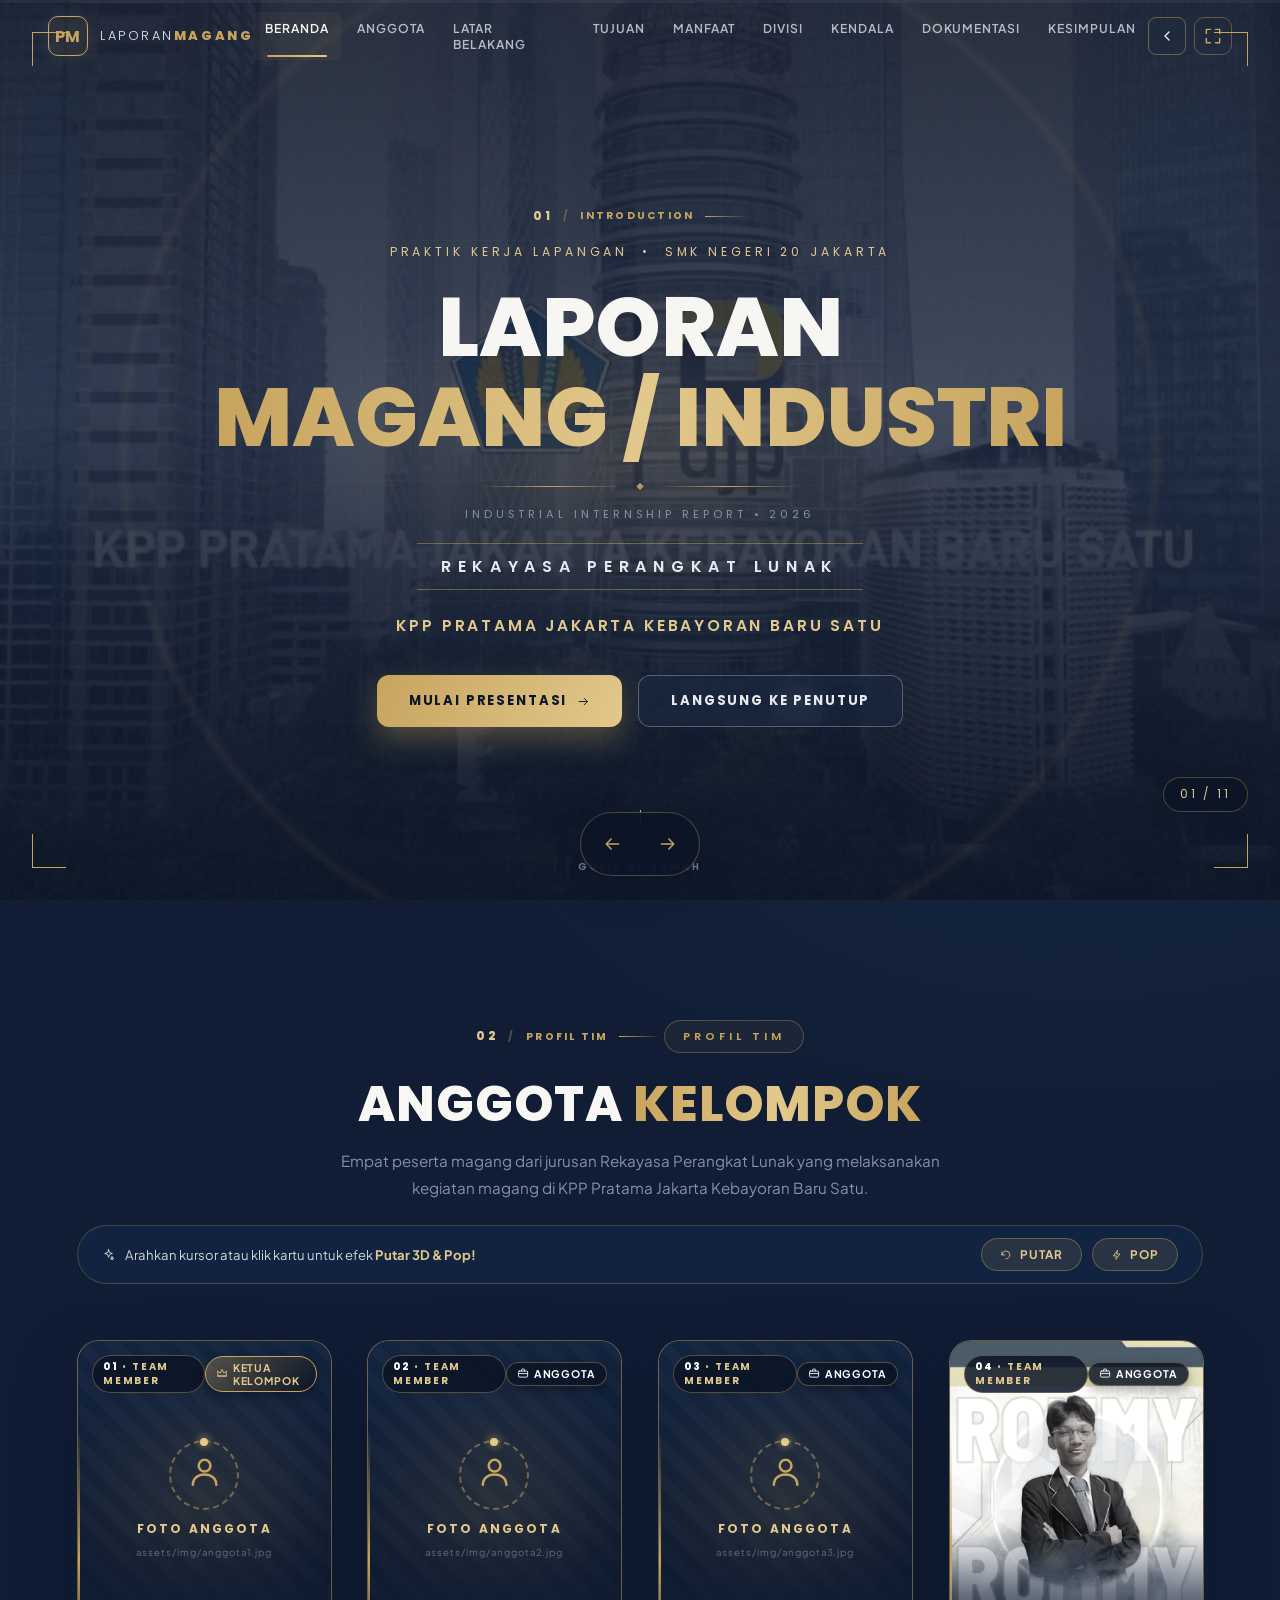
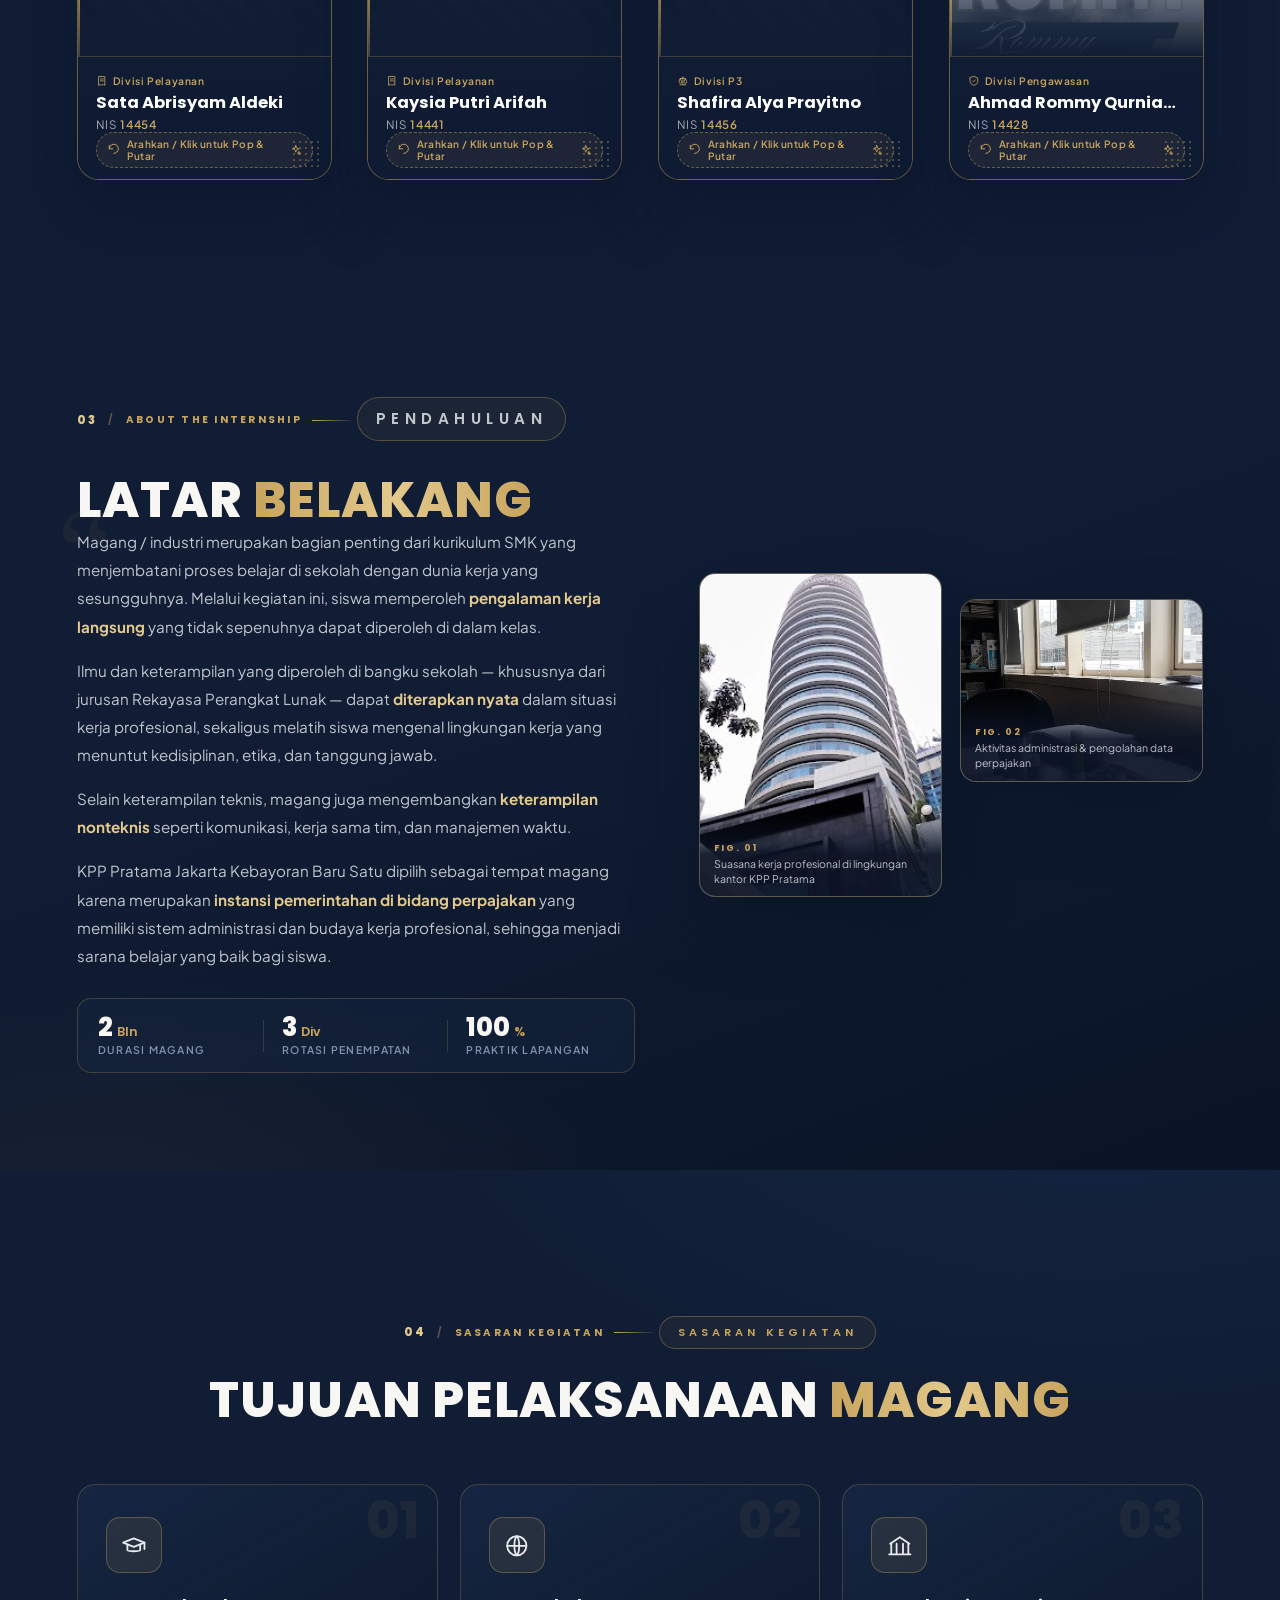
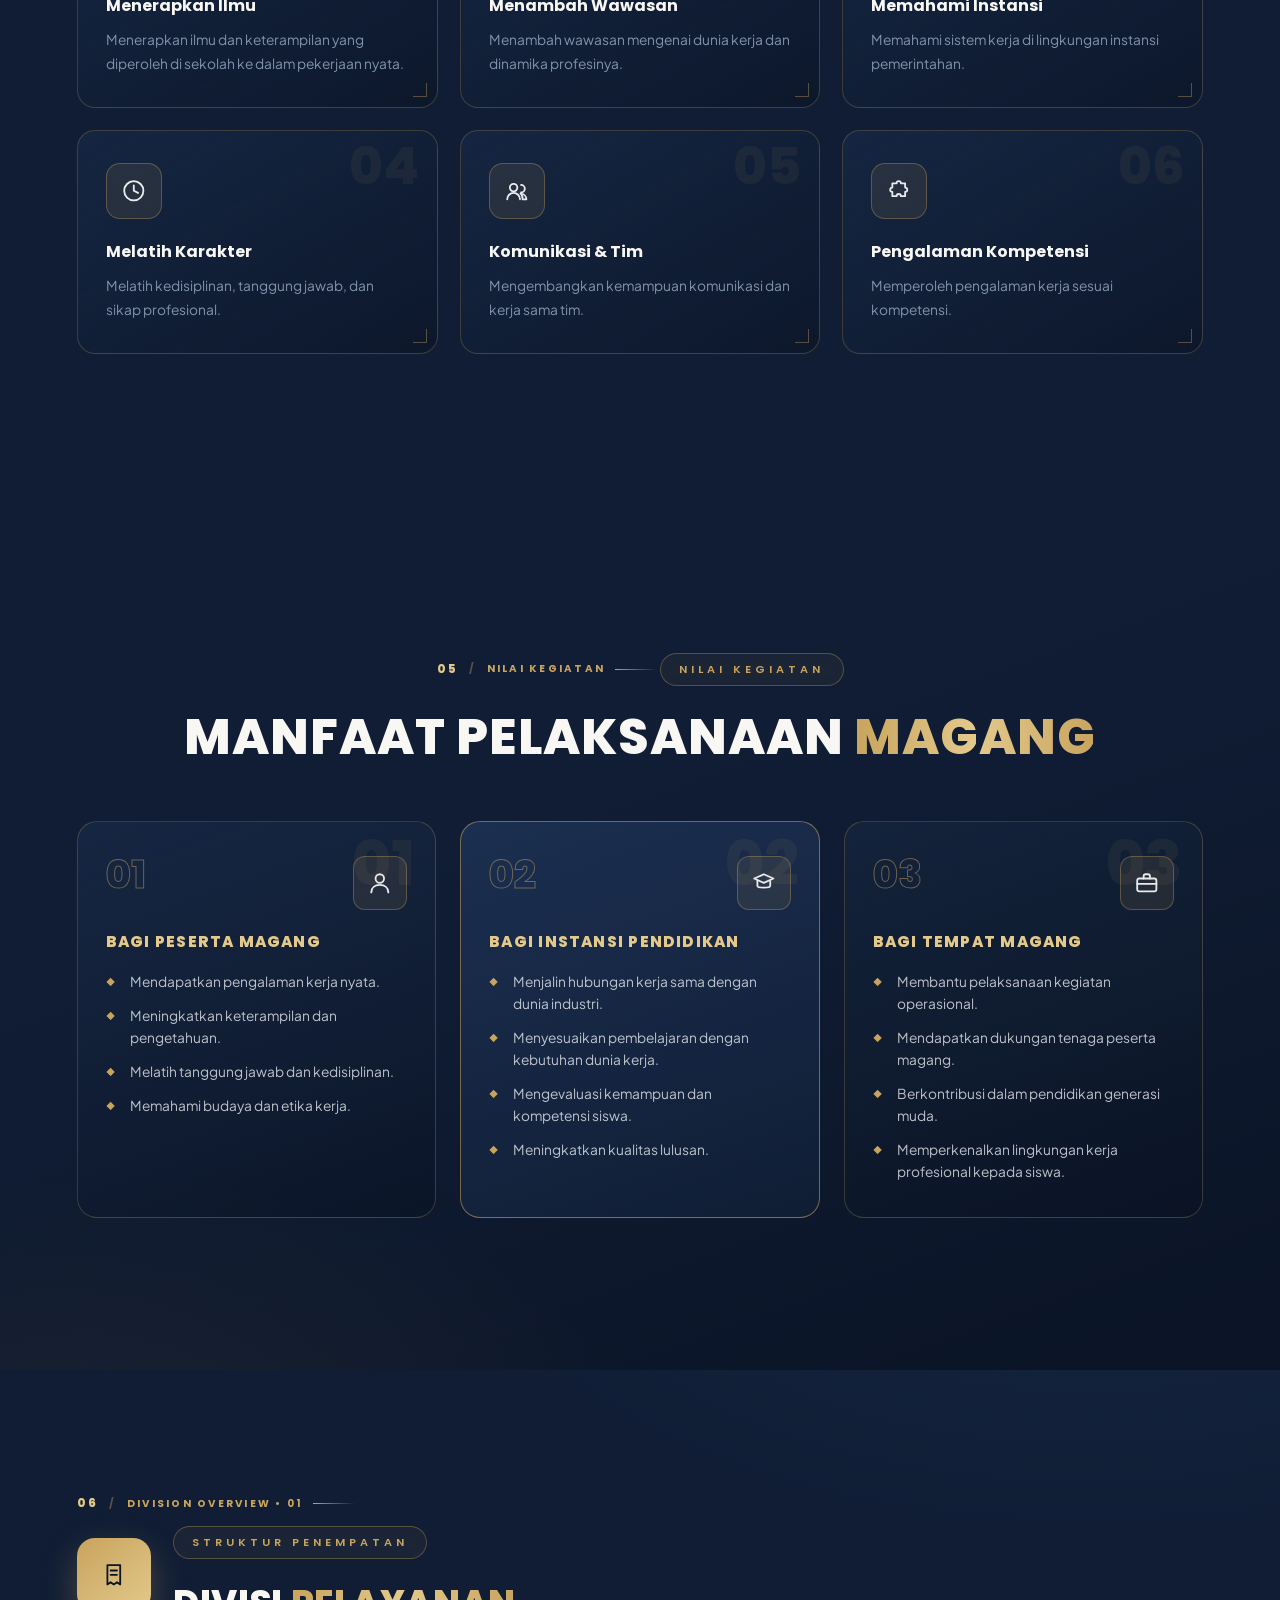
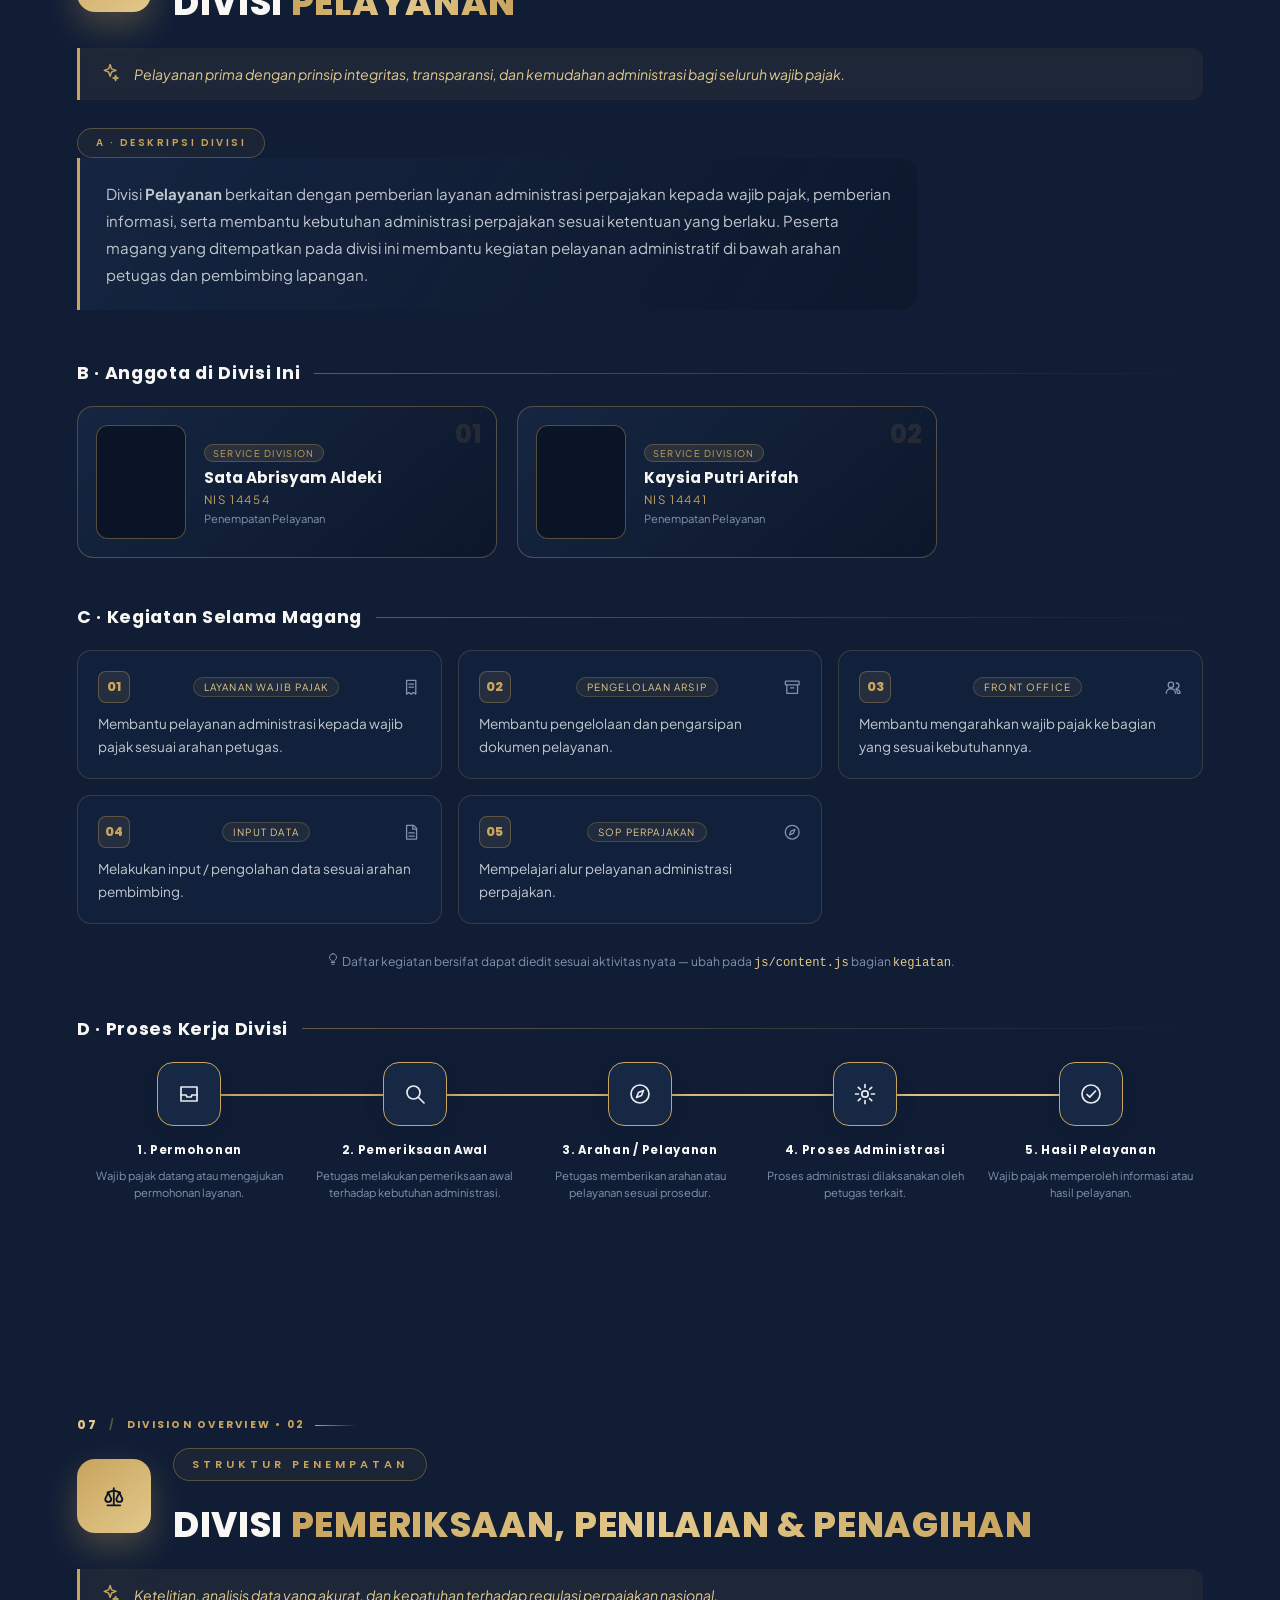
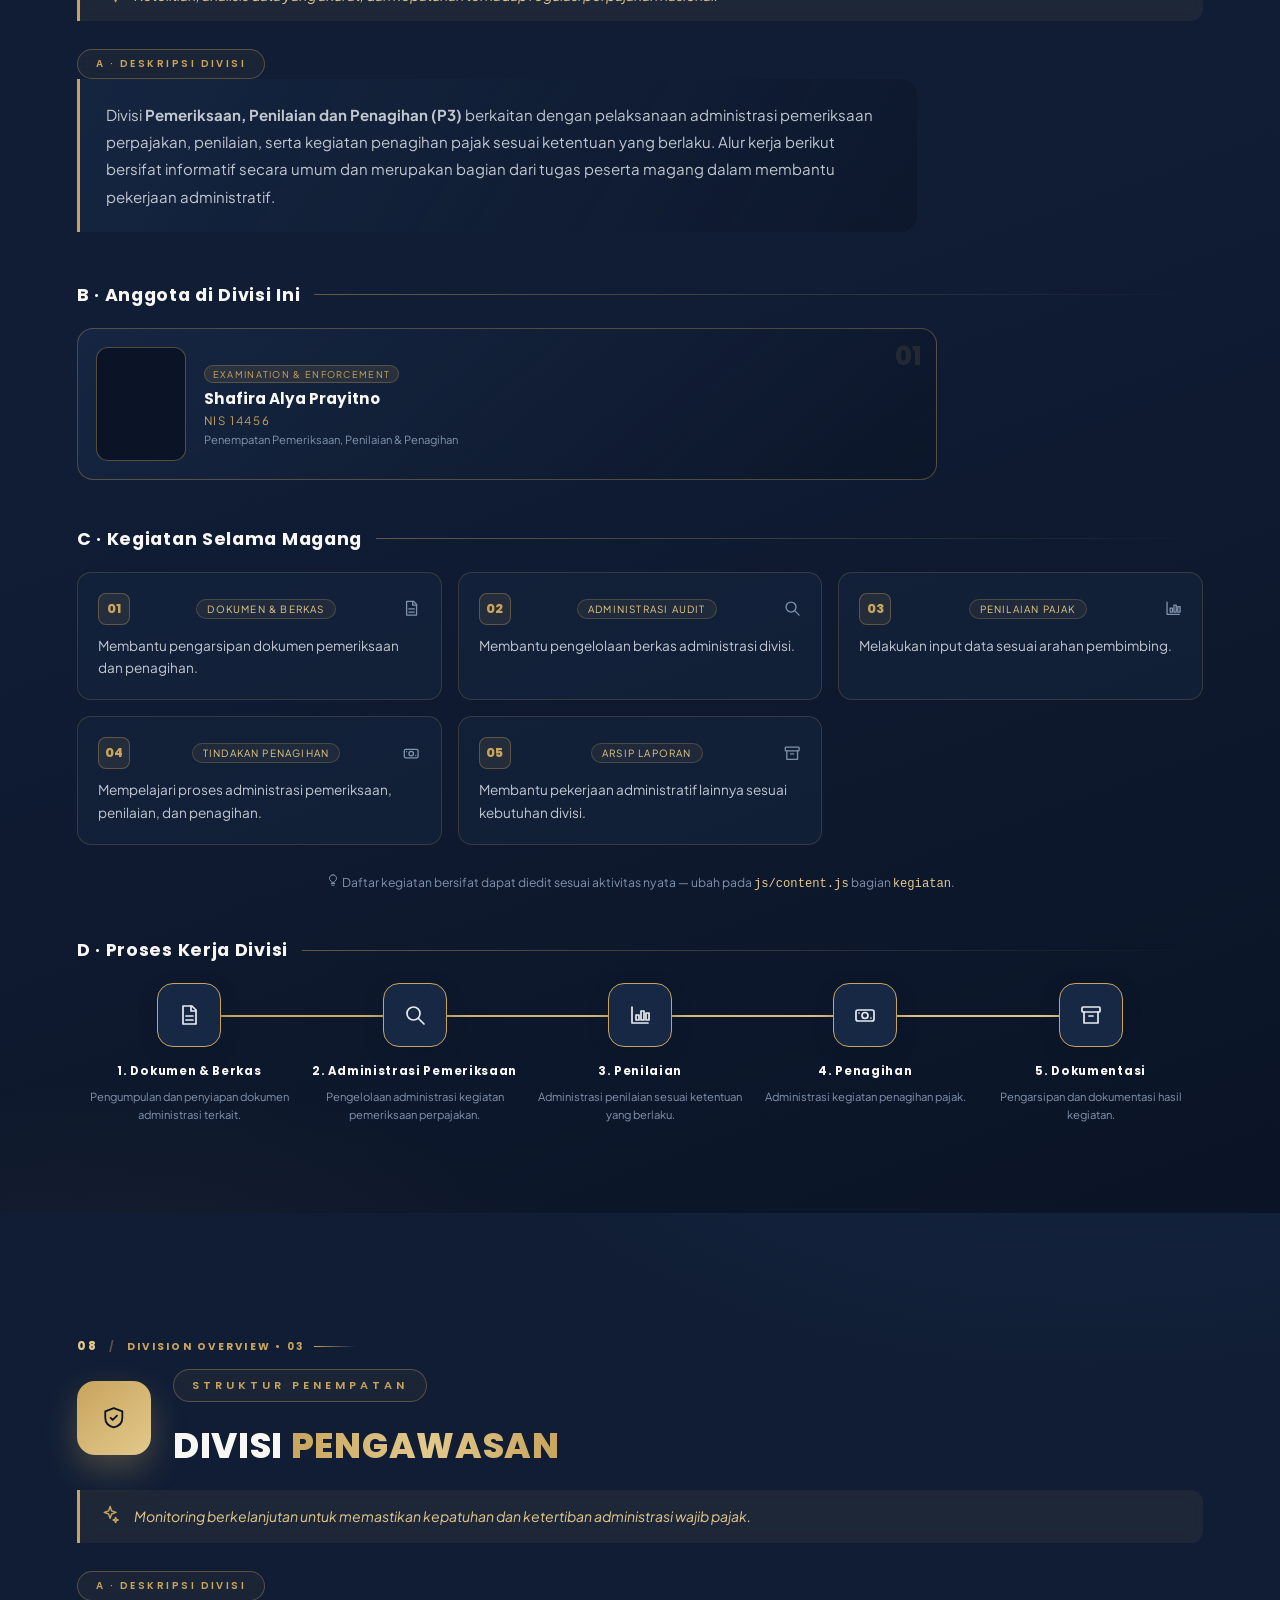
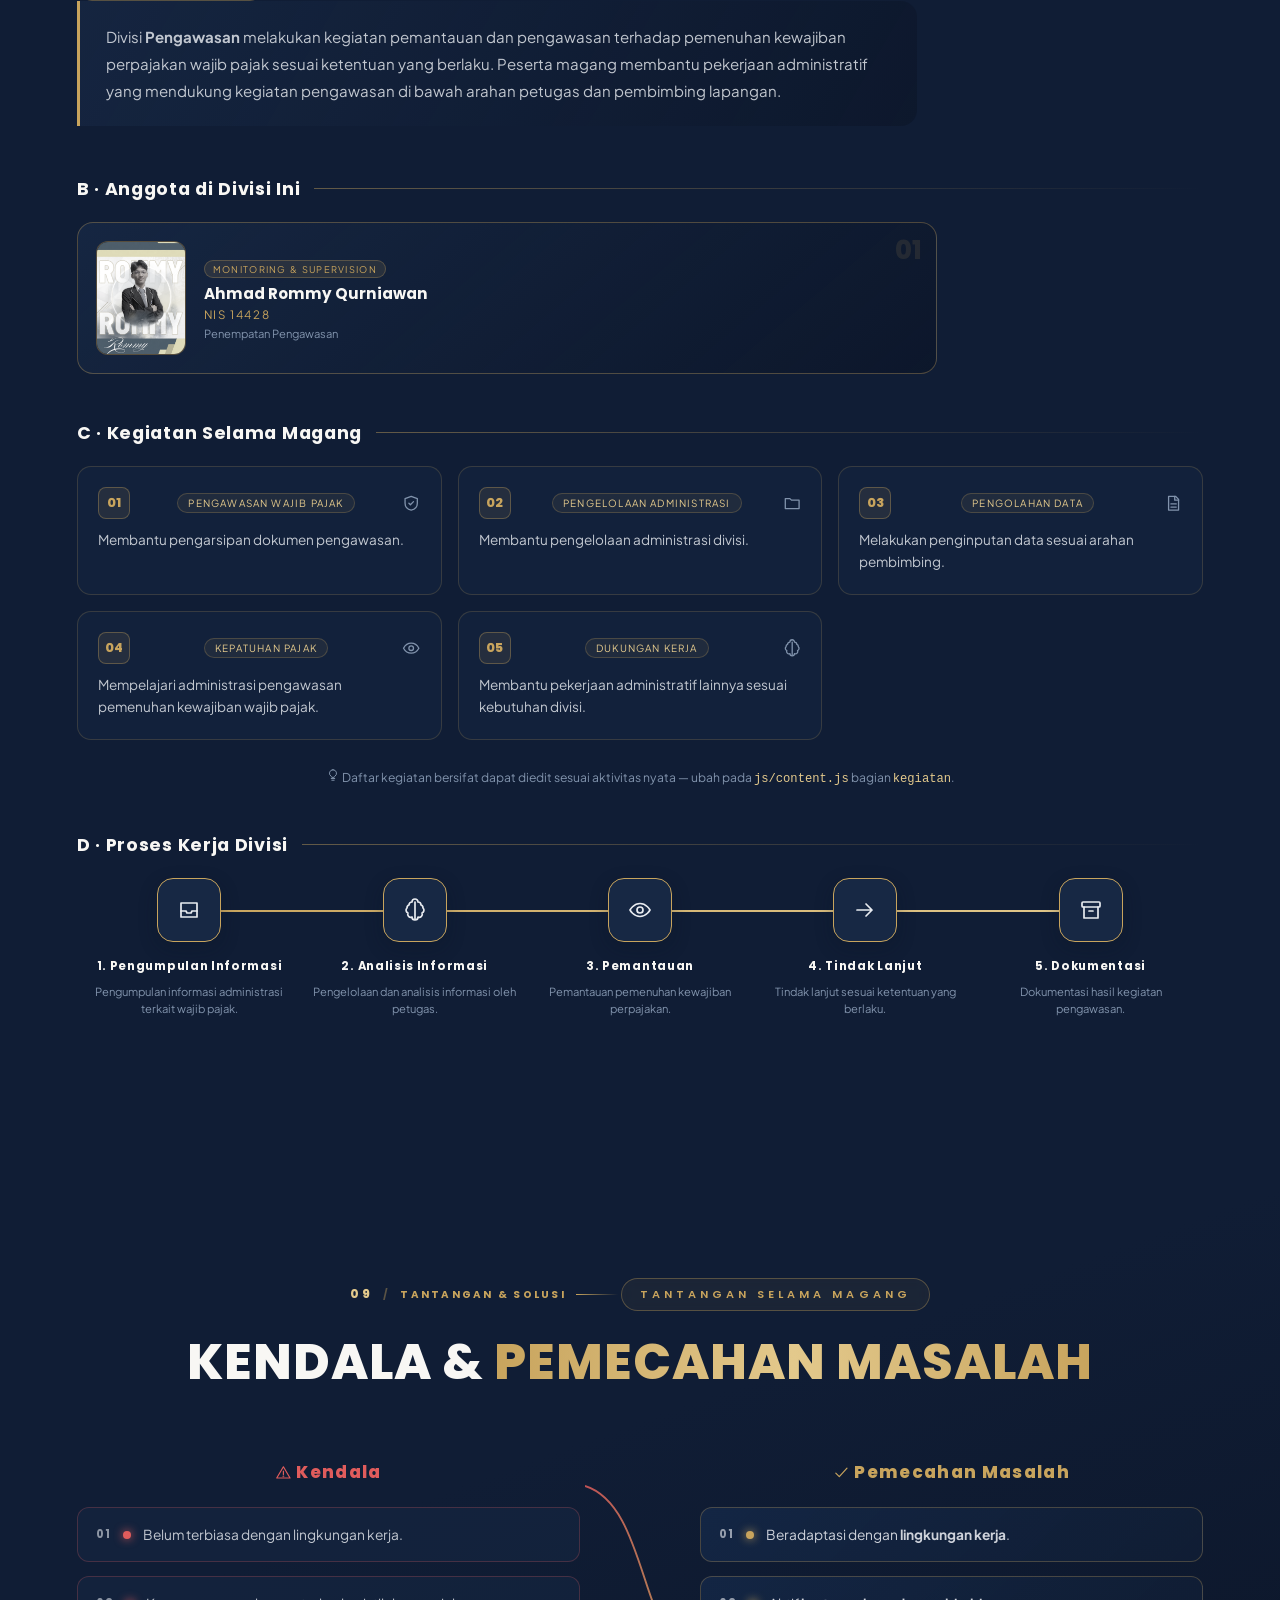
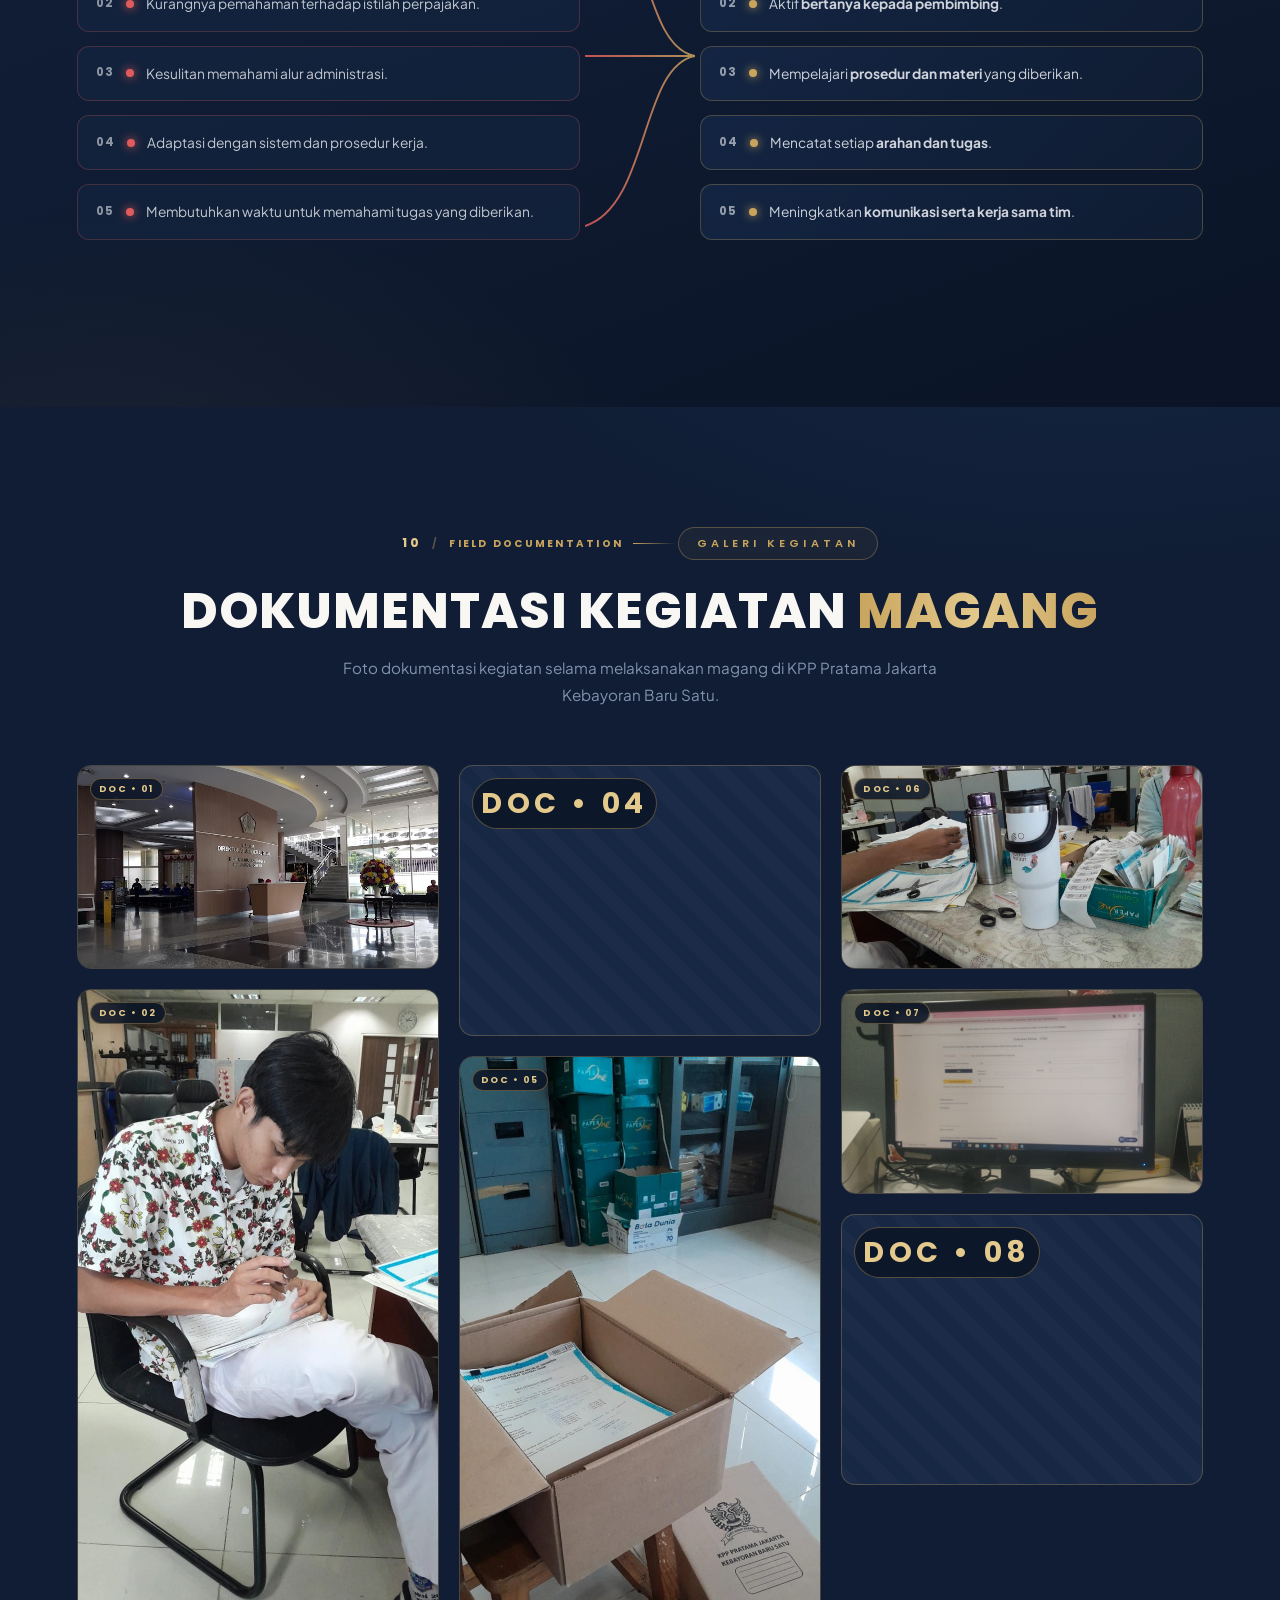
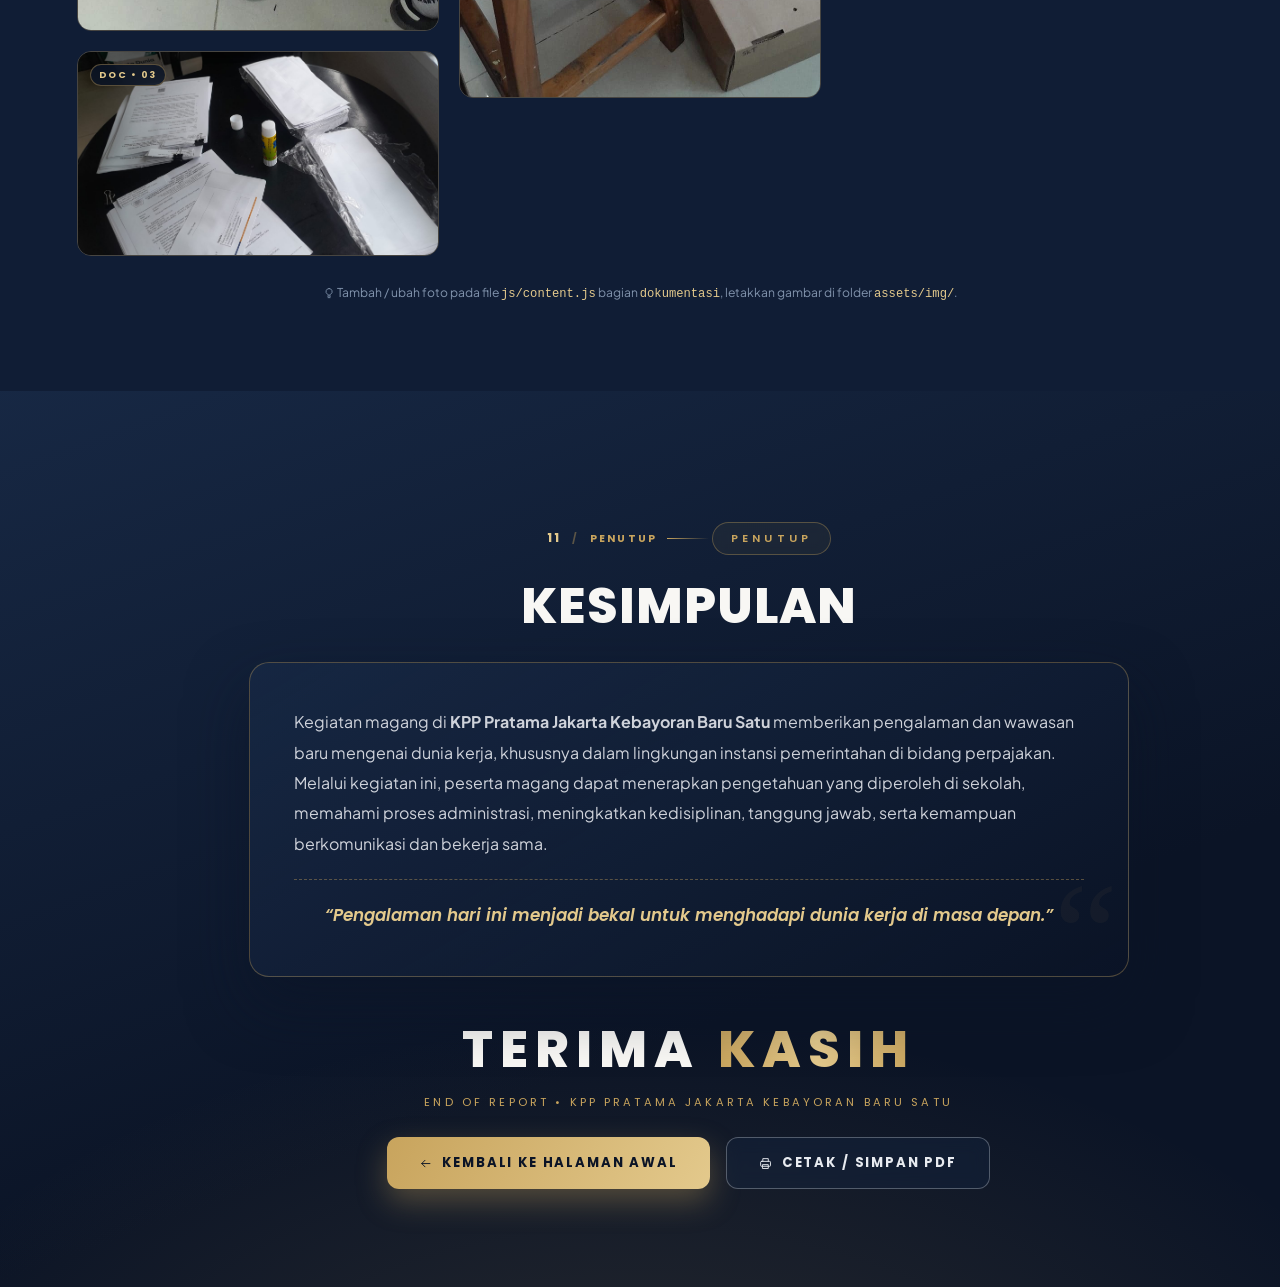
==== kpp.html @ 069a0c29 "Tambah portal 2 laporan: landing page + laporan PT Power Commerce Asia (QA), KPP dipindah ke kpp.htm" ====
<!DOCTYPE html>
<html lang="id">

<head>
  <meta charset="UTF-8">
  <meta name="viewport" content="width=device-width, initial-scale=1.0">
  <title>Laporan Magang/Industri — KPP Pratama Jakarta Kebayoran Baru Satu</title>
  <meta name="description"
    content="Presentasi digital laporan magang/industri siswa SMK RPL di KPP Pratama Jakarta Kebayoran Baru Satu.">
  <link rel="preconnect" href="https://fonts.googleapis.com">
  <link rel="preconnect" href="https://fonts.gstatic.com" crossorigin>
  <link
    href="https://fonts.googleapis.com/css2?family=Plus+Jakarta+Sans:wght@300;400;500;600;700;800&family=Poppins:wght@400;500;600;700;800&display=swap"
    rel="stylesheet">
  <link rel="stylesheet" href="css/style.css">
</head>

<body>

  <!-- ================= LOADING ================= -->
  <div class="loader" id="loader">
    <div class="loader-inner">
      <div class="loader-ring"></div>
      <div class="loader-ring gold"></div>
      <p class="loader-text">MEMUAT PRESENTASI</p>
    </div>
  </div>

  <!-- ================= NAVBAR ================= -->
  <header class="navbar" id="navbar">
    <div class="navbar-brand">
      <span class="brand-mark">PM</span>
      <span class="brand-text">LAPORAN<b>MAGANG</b></span>
    </div>
    <nav class="navbar-links" id="navLinks">
      <a href="#beranda" class="nav-link">Beranda</a>
      <a href="#anggota" class="nav-link">Anggota</a>
      <a href="#latar" class="nav-link">Latar Belakang</a>
      <a href="#tujuan" class="nav-link">Tujuan</a>
      <a href="#manfaat" class="nav-link">Manfaat</a>
      <a href="#divisi-pelayanan" class="nav-link">Divisi</a>
      <a href="#kendala" class="nav-link">Kendala</a>
      <a href="#dokumentasi" class="nav-link">Dokumentasi</a>
      <a href="#kesimpulan" class="nav-link">Kesimpulan</a>
    </nav>
    <div class="navbar-actions">
      <a class="icon-btn kpp-back-btn" href="index.html" title="Kembali ke Report Selection" aria-label="Back to Report Selection">
        <svg width="16" height="16" viewBox="0 0 24 24" fill="none" stroke="currentColor" stroke-width="2"
          stroke-linecap="round" stroke-linejoin="round">
          <path d="M15 18l-6-6 6-6" />
        </svg>
      </a>
      <button class="icon-btn" id="btnFullscreen" title="Mode Layar Penuh (F)"><span class="ic"
          data-icon="expand"></span></button>
      <button class="hamburger" id="btnMenu" aria-label="Menu"><span></span><span></span><span></span></button>
    </div>
  </header>
  <div class="mobile-menu" id="mobileMenu"></div>

  <!-- ================= PROGRESS ================= -->
  <div class="progress-wrap">
    <div class="progress-bar" id="progressBar"></div>
  </div>
  <div class="page-indicator" id="pageIndicator">01 / 11</div>

  <!-- ================= SLIDES ================= -->
  <main class="deck" id="deck">

    <!-- ============ SLIDE 1 : HERO ============ -->
    <section class="slide slide-hero" id="beranda" data-title="Beranda">
      <div class="hero-corner hero-corner-tl"></div>
      <div class="hero-corner hero-corner-tr"></div>
      <div class="hero-corner hero-corner-bl"></div>
      <div class="hero-corner hero-corner-br"></div>
      <div class="hero-bg parallax" style="background-image:url('assets/img/gedung.jpg')"></div>
      <div class="hero-overlay"></div>
      <div class="hero-grid"></div>
      <div class="hero-arch-lines"></div>
      <div class="hero-glow"></div>
      <div class="hero-content">
        <div class="sec-label hero-sec-label reveal"><span class="sec-num">01</span><span
            class="sec-slash">/</span><span class="sec-name">INTRODUCTION</span><span class="sec-line"></span></div>
        <p class="hero-kicker reveal">Praktik Kerja Lapangan &nbsp;•&nbsp; SMK Negeri 20 Jakarta</p>
        <h1 class="hero-title">
          <span class="line reveal d1">LAPORAN</span>
          <span class="line reveal d2 gold-grad">MAGANG / INDUSTRI</span>
        </h1>
        <div class="hero-divider reveal d2"><span class="h-line"></span><span class="h-diamond">◆</span><span
            class="h-line"></span></div>
        <p class="hero-edition reveal d3">INDUSTRIAL INTERNSHIP REPORT • 2026</p>
        <div class="hero-sub reveal d3">
          <span class="hero-sub-tag">REKAYASA PERANGKAT LUNAK</span>
        </div>
        <p class="hero-instansi reveal d4">KPP PRATAMA JAKARTA KEBAYORAN BARU SATU</p>
        <div class="hero-cta reveal d5">
          <a href="#anggota" class="btn btn-gold nav-next-btn">MULAI PRESENTASI <span class="arrow ic ic-inline"
              data-icon="arrowRight"></span></a>
          <a href="#kesimpulan" class="btn btn-ghost nav-jump" data-target="kesimpulan">Langsung ke Penutup</a>
        </div>
      </div>
      <div class="scroll-hint">
        <div class="hero-scroll-line">
          <span class="scroll-stem"></span>
          <p>GULIR KE BAWAH</p>
        </div>
      </div>
    </section>

    <!-- ============ SLIDE 2 : ANGGOTA ============ -->
    <section class="slide" id="anggota" data-title="Anggota Kelompok">
      <div class="slide-inner">
        <header class="slide-head">
          <div class="sec-label reveal"><span class="sec-num">02</span><span class="sec-slash">/</span><span
              class="sec-name">PROFIL TIM</span><span class="sec-line"></span></div>
          <p class="kicker reveal">Profil Tim</p>
          <h2 class="slide-title reveal d1">ANGGOTA <span class="gold-grad">KELOMPOK</span></h2>
          <p class="slide-desc reveal d2">Empat peserta magang dari jurusan Rekayasa Perangkat Lunak yang melaksanakan
            kegiatan magang di KPP Pratama Jakarta Kebayoran Baru Satu.</p>
          <div class="member-control-bar reveal d3">
            <div class="member-tip">
              <span class="ic ic-inline" data-icon="sparkle"></span>
              <span>Arahkan kursor atau klik kartu untuk efek <b>Putar 3D &amp; Pop!</b></span>
            </div>
            <div class="member-actions">
              <button class="btn-action-pill" id="btnFlipAll" type="button" title="Putar semua kartu">
                <span class="ic ic-inline" data-icon="rotate"></span> Putar
              </button>
              <button class="btn-action-pill" id="btnSpinAll" type="button" title="Pop 360 derajat semua kartu">
                <span class="ic ic-inline" data-icon="zap"></span> Pop
              </button>
            </div>
          </div>
        </header>
        <div class="member-grid" id="memberGrid"><!-- diisi JS --></div>
      </div>
    </section>

    <!-- ============ SLIDE 3 : LATAR BELAKANG ============ -->
    <section class="slide slide-alt" id="latar" data-title="Latar Belakang">
      <div class="slide-inner two-col">
        <div class="col-text">
          <div class="sec-label reveal"><span class="sec-num">03</span><span class="sec-slash">/</span><span
              class="sec-name">ABOUT THE INTERNSHIP</span><span class="sec-line"></span></div>
          <p class="kicker reveal">Pendahuluan</p>
          <h2 class="slide-title left reveal d1">LATAR <span class="gold-grad">BELAKANG</span></h2>
          <div class="lb-text">
            <div class="quote-watermark" aria-hidden="true">“</div>
            <p class="reveal d2">Magang / industri merupakan bagian penting dari kurikulum SMK yang menjembatani proses
              belajar di sekolah dengan dunia kerja yang sesungguhnya. Melalui kegiatan ini, siswa memperoleh
              <b>pengalaman kerja langsung</b> yang tidak sepenuhnya dapat diperoleh di dalam kelas.
            </p>
            <p class="reveal d3">Ilmu dan keterampilan yang diperoleh di bangku sekolah — khususnya dari jurusan
              Rekayasa Perangkat Lunak — dapat <b>diterapkan nyata</b> dalam situasi kerja profesional, sekaligus
              melatih siswa mengenal lingkungan kerja yang menuntut kedisiplinan, etika, dan tanggung jawab.</p>
            <p class="reveal d4">Selain keterampilan teknis, magang juga mengembangkan <b>keterampilan nonteknis</b>
              seperti komunikasi, kerja sama tim, dan manajemen waktu.</p>
            <p class="reveal d5">KPP Pratama Jakarta Kebayoran Baru Satu dipilih sebagai tempat magang karena merupakan
              <b>instansi pemerintahan di bidang perpajakan</b> yang memiliki sistem administrasi dan budaya kerja
              profesional, sehingga menjadi sarana belajar yang baik bagi siswa.
            </p>
          </div>
          <!-- Statistik dekoratif editorial -->
          <div class="lb-stats reveal d5">
            <div class="stat-card">
              <span class="stat-num">2<small>Bln</small></span>
              <span class="stat-label">Durasi Magang</span>
            </div>
            <div class="stat-divider"></div>
            <div class="stat-card">
              <span class="stat-num">3<small>Div</small></span>
              <span class="stat-label">Rotasi Penempatan</span>
            </div>
            <div class="stat-divider"></div>
            <div class="stat-card">
              <span class="stat-num">100<small>%</small></span>
              <span class="stat-label">Praktik Lapangan</span>
            </div>
          </div>
        </div>
        <div class="col-media">
          <div class="media-frame reveal d2 tilt">
            <div class="frame-decor"></div>
            <img src="assets/img/suasana-kantor.jpg" alt="Suasana kantor" loading="lazy"
              onerror="this.parentNode.classList.add('ph');this.remove()">
            <div class="ph-content"><span class="ic" data-icon="camera"></span>
              <p>Foto suasana kantor<br><small>ganti: assets/img/suasana-kantor.jpg</small></p>
            </div>
            <div class="media-caption">
              <span class="cap-idx">FIG. 01</span>
              <span class="cap-text">Suasana kerja profesional di lingkungan kantor KPP Pratama</span>
            </div>
          </div>
          <div class="media-frame small reveal d3 tilt">
            <div class="frame-decor"></div>
            <img src="assets/img/aktivitas.jpg" alt="Aktivitas kerja" loading="lazy"
              onerror="this.parentNode.classList.add('ph');this.remove()">
            <div class="ph-content"><span class="ic" data-icon="folder"></span>
              <p>Foto aktivitas kerja<br><small>ganti: assets/img/aktivitas.jpg</small></p>
            </div>
            <div class="media-caption">
              <span class="cap-idx">FIG. 02</span>
              <span class="cap-text">Aktivitas administrasi &amp; pengolahan data perpajakan</span>
            </div>
          </div>
        </div>
      </div>
    </section>

    <!-- ============ SLIDE 4 : TUJUAN ============ -->
    <section class="slide" id="tujuan" data-title="Tujuan Magang">
      <div class="slide-inner">
        <header class="slide-head">
          <div class="sec-label reveal"><span class="sec-num">04</span><span class="sec-slash">/</span><span
              class="sec-name">SASARAN KEGIATAN</span><span class="sec-line"></span></div>
          <p class="kicker reveal">Sasaran Kegiatan</p>
          <h2 class="slide-title reveal d1">TUJUAN PELAKSANAAN <span class="gold-grad">MAGANG</span></h2>
        </header>
        <div class="goal-grid">
          <div class="goal-card reveal d1">
            <span class="goal-watermark">01</span>
            <div class="goal-corner"></div>
            <div class="goal-icon"><span class="ic" data-icon="cap"></span></div>
            <h3>Menerapkan Ilmu</h3>
            <p>Menerapkan ilmu dan keterampilan yang diperoleh di sekolah ke dalam pekerjaan nyata.</p>
          </div>
          <div class="goal-card reveal d2">
            <span class="goal-watermark">02</span>
            <div class="goal-corner"></div>
            <div class="goal-icon"><span class="ic" data-icon="globe"></span></div>
            <h3>Menambah Wawasan</h3>
            <p>Menambah wawasan mengenai dunia kerja dan dinamika profesinya.</p>
          </div>
          <div class="goal-card reveal d3">
            <span class="goal-watermark">03</span>
            <div class="goal-corner"></div>
            <div class="goal-icon"><span class="ic" data-icon="bank"></span></div>
            <h3>Memahami Instansi</h3>
            <p>Memahami sistem kerja di lingkungan instansi pemerintahan.</p>
          </div>
          <div class="goal-card reveal d4">
            <span class="goal-watermark">04</span>
            <div class="goal-corner"></div>
            <div class="goal-icon"><span class="ic" data-icon="clock"></span></div>
            <h3>Melatih Karakter</h3>
            <p>Melatih kedisiplinan, tanggung jawab, dan sikap profesional.</p>
          </div>
          <div class="goal-card reveal d5">
            <span class="goal-watermark">05</span>
            <div class="goal-corner"></div>
            <div class="goal-icon"><span class="ic" data-icon="users"></span></div>
            <h3>Komunikasi &amp; Tim</h3>
            <p>Mengembangkan kemampuan komunikasi dan kerja sama tim.</p>
          </div>
          <div class="goal-card reveal d6">
            <span class="goal-watermark">06</span>
            <div class="goal-corner"></div>
            <div class="goal-icon"><span class="ic" data-icon="puzzle"></span></div>
            <h3>Pengalaman Kompetensi</h3>
            <p>Memperoleh pengalaman kerja sesuai kompetensi.</p>
          </div>
        </div>
      </div>
    </section>

    <!-- ============ SLIDE 5 : MANFAAT ============ -->
    <section class="slide slide-alt" id="manfaat" data-title="Manfaat Magang">
      <div class="slide-inner">
        <header class="slide-head">
          <div class="sec-label reveal"><span class="sec-num">05</span><span class="sec-slash">/</span><span
              class="sec-name">NILAI KEGIATAN</span><span class="sec-line"></span></div>
          <p class="kicker reveal">Nilai Kegiatan</p>
          <h2 class="slide-title reveal d1">MANFAAT PELAKSANAAN <span class="gold-grad">MAGANG</span></h2>
        </header>
        <div class="benefit-grid">
          <article class="benefit-card reveal d1">
            <span class="benefit-watermark">01</span>
            <div class="benefit-top"><span class="benefit-num">01</span>
              <div class="benefit-icon"><span class="ic" data-icon="user"></span></div>
            </div>
            <h3>BAGI PESERTA MAGANG</h3>
            <ul>
              <li>Mendapatkan pengalaman kerja nyata.</li>
              <li>Meningkatkan keterampilan dan pengetahuan.</li>
              <li>Melatih tanggung jawab dan kedisiplinan.</li>
              <li>Memahami budaya dan etika kerja.</li>
            </ul>
          </article>
          <article class="benefit-card reveal d2 accent">
            <span class="benefit-watermark">02</span>
            <div class="benefit-top"><span class="benefit-num">02</span>
              <div class="benefit-icon"><span class="ic" data-icon="school"></span></div>
            </div>
            <h3>BAGI INSTANSI PENDIDIKAN</h3>
            <ul>
              <li>Menjalin hubungan kerja sama dengan dunia industri.</li>
              <li>Menyesuaikan pembelajaran dengan kebutuhan dunia kerja.</li>
              <li>Mengevaluasi kemampuan dan kompetensi siswa.</li>
              <li>Meningkatkan kualitas lulusan.</li>
            </ul>
          </article>
          <article class="benefit-card reveal d3">
            <span class="benefit-watermark">03</span>
            <div class="benefit-top"><span class="benefit-num">03</span>
              <div class="benefit-icon"><span class="ic" data-icon="briefcase"></span></div>
            </div>
            <h3>BAGI TEMPAT MAGANG</h3>
            <ul>
              <li>Membantu pelaksanaan kegiatan operasional.</li>
              <li>Mendapatkan dukungan tenaga peserta magang.</li>
              <li>Berkontribusi dalam pendidikan generasi muda.</li>
              <li>Memperkenalkan lingkungan kerja profesional kepada siswa.</li>
            </ul>
          </article>
        </div>
      </div>
    </section>

    <!-- ============ SLIDE 6,7,8 : DIVISI (template JS) ============ -->
    <section class="slide" id="divisi-pelayanan" data-title="Divisi Pelayanan" data-divisi="Pelayanan">
      <div class="slide-inner" data-division-slot></div>
    </section>

    <section class="slide slide-alt" id="divisi-p3" data-title="Divisi P3" data-divisi="P3">
      <div class="slide-inner" data-division-slot></div>
    </section>

    <section class="slide" id="divisi-pengawasan" data-title="Divisi Pengawasan" data-divisi="Pengawasan">
      <div class="slide-inner" data-division-slot></div>
    </section>

    <!-- ============ SLIDE 9 : KENDALA ============ -->
    <section class="slide slide-alt" id="kendala" data-title="Kendala & Pemecahan">
      <div class="slide-inner">
        <header class="slide-head">
          <div class="sec-label reveal"><span class="sec-num">09</span><span class="sec-slash">/</span><span
              class="sec-name">TANTANGAN &amp; SOLUSI</span><span class="sec-line"></span></div>
          <p class="kicker reveal">Tantangan Selama Magang</p>
          <h2 class="slide-title reveal d1">KENDALA &amp; <span class="gold-grad">PEMECAHAN MASALAH</span></h2>
        </header>
        <div class="problem-wrap">
          <div class="problem-col">
            <h3 class="col-title kendala reveal d1"><span class="ic ic-inline" data-icon="warn"></span> Kendala</h3>
            <div class="prob-item reveal d1"><span class="prob-num">01</span><span
                class="prob-dot red"></span><span>Belum terbiasa dengan lingkungan kerja.</span></div>
            <div class="prob-item reveal d2"><span class="prob-num">02</span><span
                class="prob-dot red"></span><span>Kurangnya pemahaman terhadap istilah perpajakan.</span></div>
            <div class="prob-item reveal d3"><span class="prob-num">03</span><span
                class="prob-dot red"></span><span>Kesulitan memahami alur administrasi.</span></div>
            <div class="prob-item reveal d4"><span class="prob-num">04</span><span
                class="prob-dot red"></span><span>Adaptasi dengan sistem dan prosedur kerja.</span></div>
            <div class="prob-item reveal d5"><span class="prob-num">05</span><span
                class="prob-dot red"></span><span>Membutuhkan waktu untuk memahami tugas yang diberikan.</span></div>
          </div>
          <div class="problem-link">
            <svg class="link-svg" viewBox="0 0 120 420" preserveAspectRatio="none" aria-hidden="true">
              <path class="link-path" d="M0,40 C70,60 60,200 120,210 M0,210 H120 M0,380 C70,360 60,220 120,210"
                fill="none" stroke="url(#lg)" stroke-width="2" />
              <defs>
                <linearGradient id="lg" x1="0" x2="1">
                  <stop offset="0" stop-color="#e05c5c" />
                  <stop offset="1" stop-color="#C8A45D" />
                </linearGradient>
              </defs>
            </svg>
          </div>
          <div class="problem-col">
            <h3 class="col-title solusi reveal d1"><span class="ic ic-inline" data-icon="check"></span> Pemecahan
              Masalah</h3>
            <div class="prob-item gold-item reveal d1"><span class="prob-num">01</span><span
                class="prob-dot gold"></span><span>Beradaptasi dengan <b>lingkungan kerja</b>.</span></div>
            <div class="prob-item gold-item reveal d2"><span class="prob-num">02</span><span
                class="prob-dot gold"></span><span>Aktif <b>bertanya kepada pembimbing</b>.</span></div>
            <div class="prob-item gold-item reveal d3"><span class="prob-num">03</span><span
                class="prob-dot gold"></span><span>Mempelajari <b>prosedur dan materi</b> yang diberikan.</span></div>
            <div class="prob-item gold-item reveal d4"><span class="prob-num">04</span><span
                class="prob-dot gold"></span><span>Mencatat setiap <b>arahan dan tugas</b>.</span></div>
            <div class="prob-item gold-item reveal d5"><span class="prob-num">05</span><span
                class="prob-dot gold"></span><span>Meningkatkan <b>komunikasi serta kerja sama tim</b>.</span></div>
          </div>
        </div>
      </div>
    </section>

    <!-- ============ SLIDE 10 : DOKUMENTASI ============ -->
    <section class="slide" id="dokumentasi" data-title="Dokumentasi">
      <div class="slide-inner">
        <header class="slide-head">
          <div class="sec-label reveal"><span class="sec-num">10</span><span class="sec-slash">/</span><span
              class="sec-name">FIELD DOCUMENTATION</span><span class="sec-line"></span></div>
          <p class="kicker reveal">Galeri Kegiatan</p>
          <h2 class="slide-title reveal d1">DOKUMENTASI KEGIATAN <span class="gold-grad">MAGANG</span></h2>
          <p class="slide-desc reveal d2">Foto dokumentasi kegiatan selama melaksanakan magang di KPP Pratama Jakarta
            Kebayoran Baru Satu.</p>
        </header>
        <div class="gallery" id="gallery"><!-- diisi JS --></div>
        <p class="gallery-hint reveal"><span class="ic ic-inline" data-icon="bulb"></span> Tambah / ubah foto pada file
          <code>js/content.js</code> bagian <code>dokumentasi</code>, letakkan gambar di folder
          <code>assets/img/</code>.
        </p>
      </div>
    </section>

    <!-- ============ SLIDE 11 : KESIMPULAN ============ -->
    <section class="slide slide-closing" id="kesimpulan" data-title="Kesimpulan">
      <div class="closing-bg parallax"></div>
      <div class="closing-overlay"></div>
      <div class="closing-stars reveal" aria-hidden="true"><span>✦</span><span>✦</span><span>✦</span></div>
      <div class="slide-inner closing-inner">
        <div class="sec-label reveal"><span class="sec-num">11</span><span class="sec-slash">/</span><span
            class="sec-name">PENUTUP</span><span class="sec-line"></span></div>
        <p class="kicker gold reveal">Penutup</p>
        <h2 class="slide-title reveal d1">KESIMPULAN</h2>
        <div class="closing-card reveal d2">
          <div class="closing-quote-mark" aria-hidden="true">“</div>
          <p>Kegiatan magang di <b>KPP Pratama Jakarta Kebayoran Baru Satu</b> memberikan pengalaman dan wawasan baru
            mengenai dunia kerja, khususnya dalam lingkungan instansi pemerintahan di bidang perpajakan. Melalui
            kegiatan ini, peserta magang dapat menerapkan pengetahuan yang diperoleh di sekolah, memahami proses
            administrasi, meningkatkan kedisiplinan, tanggung jawab, serta kemampuan berkomunikasi dan bekerja sama.</p>
          <p class="closing-quote">“Pengalaman hari ini menjadi bekal untuk menghadapi dunia kerja di masa depan.”</p>
        </div>
        <h3 class="thanks reveal d3">TERIMA <span class="gold-grad">KASIH</span></h3>
        <p class="closing-end-tag reveal d4">END OF REPORT • KPP PRATAMA JAKARTA KEBAYORAN BARU SATU</p>
        <div class="hero-cta reveal d5">
          <button class="btn btn-gold nav-jump" data-target="beranda"><span class="ic ic-inline"
              data-icon="arrowLeft"></span> Kembali ke Halaman Awal</button>
          <button class="btn btn-ghost" id="btnPrint"><span class="ic ic-inline" data-icon="print"></span> Cetak /
            Simpan PDF</button>
        </div>
      </div>
    </section>

  </main>

  <!-- ================= PRESENTASI NAV ================= -->
  <div class="pres-nav">
    <button class="pres-btn" id="btnPrev" title="Sebelumnya (←)"><span class="ic" data-icon="arrowLeft"></span></button>
    <button class="pres-btn" id="btnNext" title="Berikutnya (→)"><span class="ic"
        data-icon="arrowRight"></span></button>
  </div>

  <!-- ================= LIGHTBOX ================= -->
  <div class="lightbox" id="lightbox">
    <button class="lb-close" id="lbClose">×</button>
    <button class="lb-arrow lb-prev" id="lbPrev">‹</button>
    <figure class="lb-figure">
      <img id="lbImg" src="" alt="">
      <figcaption id="lbCap"></figcaption>
    </figure>
    <button class="lb-arrow lb-next" id="lbNext">›</button>
  </div>

  <script src="js/content.js"></script>
  <script src="js/icons.js"></script>
  <script src="js/main.js"></script>
</body>

</html>
---- css/style.css ----
/* ============================================================
   LAPORAN MAGANG — KPP PRATAMA JAKARTA KEBAYORAN BARU SATU
   Tema: Modern Corporate Luxury Editorial
   ============================================================ */
:root{
  --navy:#101D35;
  --navy-deep:#0B1426;
  --midnight:#172844;
  --blue:#172D50;
  --blue-soft:#1E3864;
  --gold:#C8A45D;
  --gold-light:#E3C98C;
  --gold-dark:#9A7B3F;
  --white:#FFFFFF;
  --ivory:#F8F7F4;
  --gray:#E8EBF0;
  --muted-blue:#8193AC;
  --red:#E05C5C;
  --font-head:'Poppins',sans-serif;
  --font-body:'Plus Jakarta Sans',sans-serif;
  --nav-h:72px;
  --shadow-sm:0 6px 18px rgba(11,20,38,.3);
  --shadow-md:0 14px 34px rgba(11,20,38,.45);
  --shadow-lg:0 28px 60px rgba(11,20,38,.55);
  --shadow-gold:0 12px 32px rgba(200,164,93,.25);
}

*{margin:0;padding:0;box-sizing:border-box}
html{scroll-behavior:smooth}
body{font-family:var(--font-body);background:var(--navy-deep);color:var(--gray);overflow-x:hidden;-webkit-font-smoothing:antialiased}
img{max-width:100%;display:block}
a{text-decoration:none;color:inherit}
button{font-family:inherit;cursor:pointer;border:none;background:none;color:inherit}
::selection{background:var(--gold);color:var(--navy-deep)}
::-webkit-scrollbar{width:8px}
::-webkit-scrollbar-track{background:var(--navy-deep)}
::-webkit-scrollbar-thumb{background:linear-gradient(180deg,var(--gold),var(--midnight));border-radius:6px}

/* ---------------- GRAIN OVERLAY ---------------- */
.deck::before{
  content:"";
  position:fixed;
  inset:0;
  pointer-events:none;
  opacity:.032;
  background-image:url("data:image/svg+xml,%3Csvg viewBox='0 0 200 200' xmlns='http://www.w3.org/2000/svg'%3E%3Cfilter id='n'%3E%3CfeTurbulence type='fractalNoise' baseFrequency='0.85' numOctaves='3' stitchTiles='stitch'/%3E%3C/filter%3E%3Crect width='100%25' height='100%25' filter='url(%23n)'/%3E%3C/svg%3E");
  z-index:99;
}

/* ---------------- SECTION LABEL (EDITORIAL) ---------------- */
.sec-label{
  display:inline-flex;
  align-items:center;
  gap:10px;
  font-family:var(--font-head);
  font-size:.64rem;
  font-weight:700;
  letter-spacing:.26em;
  text-transform:uppercase;
  color:var(--gold);
  margin-bottom:14px;
}
.sec-label .sec-num{
  color:var(--gold-light);
  font-weight:800;
  font-size:.72rem;
}
.sec-label .sec-slash{
  opacity:.4;
}
.sec-label .sec-name{
  letter-spacing:.22em;
}
.sec-label .sec-line{
  display:inline-block;
  width:42px;
  height:1px;
  background:linear-gradient(90deg,var(--gold),transparent);
}

/* ---------------- LOADER ---------------- */
.loader{position:fixed;inset:0;background:var(--navy-deep);z-index:1000;display:flex;align-items:center;justify-content:center;transition:opacity .7s ease,visibility .7s}
.loader.done{opacity:0;visibility:hidden}
.loader-inner{position:relative;width:120px;height:120px;display:flex;align-items:center;justify-content:center}
.loader-ring{position:absolute;inset:0;border-radius:50%;border:2px solid transparent;border-top-color:var(--gold);animation:spin 1.2s linear infinite}
.loader-ring.gold{inset:16px;border-top-color:var(--midnight);animation:spin 1.8s linear infinite reverse}
@keyframes spin{to{transform:rotate(360deg)}}
.loader-text{font-family:var(--font-head);font-size:.7rem;letter-spacing:.35em;color:var(--gold);animation:pulse 1.6s ease-in-out infinite}
@keyframes pulse{50%{opacity:.4}}

/* ---------------- NAVBAR ---------------- */
.navbar{position:fixed;top:0;left:0;right:0;height:var(--nav-h);z-index:200;display:flex;align-items:center;justify-content:space-between;padding:0 clamp(16px,4vw,48px);transition:background .4s,box-shadow .4s,backdrop-filter .4s;background:transparent}
.navbar.scrolled{background:rgba(11,20,38,.85);backdrop-filter:blur(16px);border-bottom:1px solid rgba(200,164,93,.2);box-shadow:0 8px 32px rgba(0,0,0,.4)}
.navbar-brand{display:flex;align-items:center;gap:12px}
.brand-mark{width:40px;height:40px;border:1.5px solid var(--gold);border-radius:10px;display:grid;place-items:center;font-family:var(--font-head);font-weight:700;color:var(--gold);letter-spacing:.05em;background:rgba(200,164,93,.08);box-shadow:0 0 15px rgba(200,164,93,.15)}
.brand-text{font-family:var(--font-head);font-weight:300;letter-spacing:.2em;font-size:.8rem;color:var(--gray)}
.brand-text b{color:var(--gold);font-weight:800}
.navbar-links{display:flex;gap:4px}
.nav-link{position:relative;padding:8px 12px;font-size:.76rem;font-weight:600;letter-spacing:.08em;text-transform:uppercase;color:rgba(232,235,240,.75);border-radius:6px;transition:color .3s,background .3s}
.nav-link::after{content:"";position:absolute;left:14px;right:14px;bottom:3px;height:2px;background:linear-gradient(90deg,var(--gold),var(--gold-light));transform:scaleX(0);transform-origin:left;transition:transform .35s ease;border-radius:2px}
.nav-link:hover,.nav-link.active{color:var(--ivory);background:rgba(200,164,93,.06)}
.nav-link:hover::after,.nav-link.active::after{transform:scaleX(1)}
.navbar-actions{display:flex;gap:8px;align-items:center}
.icon-btn{width:38px;height:38px;border:1px solid rgba(200,164,93,.4);border-radius:10px;color:var(--gold);font-size:1rem;display:grid;place-items:center;transition:.3s}
.icon-btn:hover{background:var(--gold);color:var(--navy-deep);box-shadow:0 4px 14px rgba(200,164,93,.35)}
.hamburger{display:none;flex-direction:column;gap:5px;width:38px;height:38px;justify-content:center;align-items:center;border:1px solid rgba(200,164,93,.4);border-radius:10px}
.hamburger span{width:18px;height:2px;background:var(--gold);transition:.3s}
.mobile-menu{position:fixed;top:var(--nav-h);left:0;right:0;background:rgba(11,20,38,.97);backdrop-filter:blur(18px);z-index:199;padding:18px clamp(16px,4vw,48px) 28px;display:none;flex-direction:column;gap:6px;border-bottom:1px solid rgba(200,164,93,.25)}
.mobile-menu.open{display:flex;animation:slideDown .35s ease}
.mobile-menu a{padding:12px 0;font-family:var(--font-head);font-weight:600;letter-spacing:.08em;text-transform:uppercase;font-size:.85rem;border-bottom:1px solid rgba(255,255,255,.06)}
@keyframes slideDown{from{opacity:0;transform:translateY(-14px)}to{opacity:1;transform:none}}

/* ---------------- PROGRESS ---------------- */
.progress-wrap{position:fixed;top:0;left:0;right:0;height:3px;background:rgba(255,255,255,.05);z-index:210}
.progress-bar{height:100%;width:0;background:linear-gradient(90deg,var(--navy),var(--gold),var(--gold-light));transition:width .25s ease;box-shadow:0 0 14px rgba(200,164,93,.7)}
.page-indicator{position:fixed;right:clamp(12px,3vw,32px);bottom:88px;z-index:190;font-family:var(--font-head);font-size:.72rem;letter-spacing:.25em;color:var(--gold-light);background:rgba(11,20,38,.75);backdrop-filter:blur(12px);border:1px solid rgba(200,164,93,.35);padding:8px 16px;border-radius:99px;box-shadow:var(--shadow-sm)}

/* ---------------- DECK & SLIDES ---------------- */
.deck{position:relative}
.slide{position:relative;min-height:100vh;padding:calc(var(--nav-h) + 48px) clamp(20px,6vw,90px) 90px;display:flex;align-items:center;overflow:hidden;background:var(--navy)}
.slide::before{content:"";position:absolute;inset:0;background:radial-gradient(1100px 550px at 85% -10%,rgba(23,40,68,.7),transparent 60%);pointer-events:none}
.slide-alt{background:linear-gradient(160deg,var(--navy) 40%,var(--navy-deep) 100%)}
.slide-alt::before{background:radial-gradient(950px 520px at 10% 110%,rgba(200,164,93,.07),transparent 55%)}
.slide-inner{position:relative;z-index:2;width:100%;max-width:1280px;margin:0 auto}

.slide-head{text-align:center;margin-bottom:clamp(32px,5vw,56px);position:relative}
.kicker{display:inline-block;font-family:var(--font-head);font-size:.7rem;font-weight:600;letter-spacing:.36em;text-transform:uppercase;color:var(--gold);border:1px solid rgba(200,164,93,.35);padding:7px 18px;border-radius:99px;background:rgba(200,164,93,.06);backdrop-filter:blur(6px)}
.slide-title{font-family:var(--font-head);font-weight:800;font-size:clamp(1.75rem,4.2vw,3.1rem);letter-spacing:.02em;margin-top:16px;line-height:1.15;color:var(--ivory)}
.slide-title.left{text-align:left;margin-top:14px}
.slide-desc{max-width:660px;margin:16px auto 0;color:var(--muted-blue);font-size:.95rem;line-height:1.75}
.gold-grad{background:linear-gradient(90deg,var(--gold),var(--gold-light),var(--gold));-webkit-background-clip:text;background-clip:text;color:transparent;display:inline}

/* ---------------- BUTTONS ---------------- */
.btn{display:inline-flex;align-items:center;gap:10px;font-family:var(--font-head);font-weight:700;font-size:.82rem;letter-spacing:.14em;text-transform:uppercase;padding:15px 32px;border-radius:12px;transition:.35s cubic-bezier(.2,.8,.2,1);position:relative;overflow:hidden}
.btn-gold{background:linear-gradient(120deg,var(--gold),var(--gold-light));color:var(--navy-deep);box-shadow:0 12px 30px rgba(200,164,93,.35)}
.btn-gold:hover{transform:translateY(-4px);box-shadow:0 20px 42px rgba(200,164,93,.5)}
.btn-gold .arrow{transition:transform .35s}
.btn-gold:hover .arrow{transform:translateX(6px)}
.btn-ghost{border:1.5px solid rgba(232,235,240,.3);color:var(--gray);background:rgba(23,45,80,.25);backdrop-filter:blur(8px)}
.btn-ghost:hover{border-color:var(--gold);color:var(--gold-light);background:rgba(200,164,93,.08);transform:translateY(-4px);box-shadow:var(--shadow-sm)}

/* ---------------- HERO (HALAMAN PEMBUKA) ---------------- */
.slide-hero{justify-content:center;text-align:center;position:relative;background:var(--navy-deep)}

/* Thin decorative gold lines in 4 corners */
.hero-corner{position:absolute;width:34px;height:34px;pointer-events:none;z-index:5}
.hero-corner-tl{top:32px;left:32px;border-top:1.5px solid var(--gold);border-left:1.5px solid var(--gold)}
.hero-corner-tr{top:32px;right:32px;border-top:1.5px solid var(--gold);border-right:1.5px solid var(--gold)}
.hero-corner-bl{bottom:32px;left:32px;border-bottom:1.5px solid var(--gold);border-left:1.5px solid var(--gold)}
.hero-corner-br{bottom:32px;right:32px;border-bottom:1.5px solid var(--gold);border-right:1.5px solid var(--gold)}

.hero-bg{position:absolute;inset:-8%;background-size:cover;background-position:center;filter:saturate(.85) brightness(.9);animation:heroSlowZoom 25s ease-in-out infinite alternate}
@keyframes heroSlowZoom{0%{transform:scale(1)}100%{transform:scale(1.08)}}
.hero-overlay{position:absolute;inset:0;background:linear-gradient(180deg,rgba(11,20,38,.88) 0%,rgba(16,29,53,.78) 45%,rgba(11,20,38,.96) 100%)}
.hero-grid{position:absolute;inset:0;background-image:linear-gradient(rgba(200,164,93,.04) 1px,transparent 1px),linear-gradient(90deg,rgba(200,164,93,.04) 1px,transparent 1px);background-size:60px 60px;mask-image:radial-gradient(ellipse at center,#000 35%,transparent 75%)}
.hero-arch-lines{position:absolute;inset:0;background-image:radial-gradient(circle at 50% 50%,transparent 65%,rgba(200,164,93,.06) 66%,transparent 67%);pointer-events:none}

.hero-glow{position:absolute;top:50%;left:50%;transform:translate(-50%,-50%);width:680px;height:360px;background:radial-gradient(ellipse at center,rgba(200,164,93,.15) 0%,transparent 70%);pointer-events:none;z-index:2}

.hero-content{position:relative;z-index:4;max-width:1040px;margin:0 auto}
.hero-sec-label{margin-bottom:18px}
.hero-kicker{font-family:var(--font-head);letter-spacing:.32em;font-size:.76rem;color:var(--gold-light);text-transform:uppercase}
.hero-title{font-family:var(--font-head);font-weight:800;font-size:clamp(2.4rem,7vw,5.2rem);line-height:1.08;margin:22px 0 14px;color:var(--ivory)}
.hero-title .line{display:block}

/* Horizontal decorative gold divider with diamond */
.hero-divider{display:flex;align-items:center;justify-content:center;gap:14px;margin:18px auto 14px;max-width:320px}
.hero-divider .h-line{flex:1;height:1px;background:linear-gradient(90deg,transparent,var(--gold),transparent)}
.hero-divider .h-diamond{color:var(--gold);font-size:.6rem;opacity:.9}

.hero-edition{font-family:var(--font-head);font-size:.7rem;letter-spacing:.35em;color:var(--muted-blue);text-transform:uppercase;margin-bottom:20px}
.hero-sub-tag{display:inline-block;font-family:var(--font-head);font-size:clamp(.78rem,1.5vw,1rem);font-weight:600;letter-spacing:.42em;color:var(--gray);border-top:1px solid rgba(200,164,93,.45);border-bottom:1px solid rgba(200,164,93,.45);padding:10px 24px}
.hero-instansi{margin-top:24px;font-family:var(--font-head);font-weight:600;letter-spacing:.18em;font-size:clamp(.75rem,1.4vw,.98rem);color:var(--gold-light)}
.hero-cta{margin-top:38px;display:flex;gap:16px;justify-content:center;flex-wrap:wrap}

/* Animated sleek vertical scroll indicator */
.scroll-hint{position:absolute;bottom:26px;left:50%;transform:translateX(-50%);z-index:4;text-align:center}
.hero-scroll-line{display:flex;flex-direction:column;align-items:center;gap:8px}
.scroll-stem{width:1px;height:42px;background:linear-gradient(180deg,rgba(200,164,93,.2),var(--gold),transparent);position:relative;overflow:hidden}
.scroll-stem::after{content:"";position:absolute;top:0;left:0;width:100%;height:14px;background:var(--ivory);box-shadow:0 0 8px var(--gold);animation:scrollDown 2.2s cubic-bezier(.65,0,.35,1) infinite}
@keyframes scrollDown{0%{transform:translateY(-100%)}100%{transform:translateY(320%)}}
.hero-scroll-line p{font-size:.6rem;letter-spacing:.3em;text-transform:uppercase;color:var(--muted-blue);font-family:var(--font-head);font-weight:600}

/* ---------------- MEMBER SECTION & CARDS (3D ROTATION & POP) ---------------- */
.member-control-bar{display:flex;flex-wrap:wrap;align-items:center;justify-content:space-between;gap:16px;max-width:1180px;margin:24px auto 0;padding:12px 24px;background:rgba(23,45,80,.45);border:1px solid rgba(200,164,93,.28);border-radius:99px;backdrop-filter:blur(10px)}
.member-tip{display:flex;align-items:center;gap:10px;font-size:.82rem;color:rgba(243,245,248,.85)}
.member-tip .tip-spark{color:var(--gold);animation:pulse 1.5s infinite}
.member-tip b{color:var(--gold-light)}
.member-actions{display:flex;gap:10px}
.btn-action-pill{display:inline-flex;align-items:center;gap:8px;font-size:.74rem;font-weight:700;letter-spacing:.08em;text-transform:uppercase;color:var(--gold-light);background:rgba(200,164,93,.12);border:1px solid rgba(200,164,93,.4);padding:8px 18px;border-radius:99px;transition:all .3s ease;cursor:pointer}
.btn-action-pill:hover{background:var(--gold);color:var(--navy);transform:translateY(-2px);box-shadow:0 6px 20px rgba(200,164,93,.4)}
.btn-action-pill:active{transform:scale(.95)}

.member-grid{display:grid;grid-template-columns:repeat(auto-fit,minmax(250px,1fr));gap:clamp(22px,3vw,36px);max-width:1220px;margin:32px auto 0;perspective:1400px}
.member-card-wrap{position:relative;perspective:1200px;transform-style:preserve-3d}
.member-card-wrap.shown{animation:cardIdleFloat 6s ease-in-out infinite}
.member-card-wrap:nth-child(2).shown{animation-delay:-1.5s}
.member-card-wrap:nth-child(3).shown{animation-delay:-3s}
.member-card-wrap:nth-child(4).shown{animation-delay:-4.5s}

@keyframes cardIdleFloat{
  0%,100%{transform:translateY(0) rotateY(0deg) rotateX(0deg)}
  25%{transform:translateY(-7px) rotateY(5deg) rotateX(2.5deg)}
  50%{transform:translateY(-13px) rotateY(0deg) rotateX(-2deg)}
  75%{transform:translateY(-6px) rotateY(-5deg) rotateX(2deg)}
}

.member-card-wrap:hover,
.member-card-wrap:focus-within,
.member-card-wrap.is-active{
  animation-play-state:paused;
}

.member-card{
  position:relative;
  height:440px;
  border-radius:22px;
  transform-style:preserve-3d;
  cursor:pointer;
  outline:none;
  transition:transform .8s cubic-bezier(.34,1.56,.64,1),box-shadow .45s ease;
  will-change:transform;
}

/* Hover: Putar & Pop Out */
.member-card:hover{
  transform:translateY(-18px) scale(1.08) rotateY(180deg);
  box-shadow:0 30px 60px rgba(0,0,0,.65),0 0 35px rgba(200,164,93,.5);
}

/* Flipped (Lock on Click) */
.member-card.is-flipped{
  transform:translateY(-10px) scale(1.04) rotateY(180deg);
  box-shadow:0 24px 50px rgba(0,0,0,.55),0 0 30px rgba(200,164,93,.4);
}
.member-card.is-flipped:hover{
  transform:translateY(-20px) scale(1.09) rotateY(180deg);
  box-shadow:0 32px 65px rgba(0,0,0,.7),0 0 42px rgba(200,164,93,.55);
}

/* Pop Bounce Animation on Wrapper */
.member-card-wrap.pop-bounce{
  animation:wrapPopBounce .65s cubic-bezier(.34,1.56,.64,1) forwards!important;
}
@keyframes wrapPopBounce{
  0%{transform:scale(1) translateY(0)}
  22%{transform:scale(.94) translateY(6px)}
  50%{transform:scale(1.12) translateY(-26px)}
  75%{transform:scale(.98) translateY(-10px)}
  100%{transform:scale(1.04) translateY(-14px)}
}

/* 360 Spin Pop Animation */
.member-card.spin-360-active{
  animation:cardSpin360 1s cubic-bezier(.34,1.56,.64,1) forwards!important;
}
@keyframes cardSpin360{
  0%{transform:scale(1) translateY(0) rotateY(var(--cur-rot,0deg))}
  25%{transform:scale(.88) translateY(8px) rotateY(calc(var(--cur-rot,0deg) + 90deg))}
  60%{transform:scale(1.18) translateY(-32px) rotateY(calc(var(--cur-rot,0deg) + 360deg))}
  80%{transform:scale(.98) translateY(-12px) rotateY(calc(var(--cur-rot,0deg) + 360deg))}
  100%{transform:scale(1.04) translateY(-14px) rotateY(calc(var(--cur-rot,0deg) + 360deg))}
}

/* Pop Shockwave Ripple */
.pop-ripple{
  position:absolute;
  inset:-8px;
  border-radius:28px;
  border:2px solid var(--gold);
  pointer-events:none;
  opacity:0;
  transform:scale(.85);
  z-index:10;
}
.member-card.pop-active .pop-ripple,
.member-card.spin-360-active .pop-ripple{
  animation:rippleExpand .65s cubic-bezier(.2,.8,.2,1) forwards;
}
@keyframes rippleExpand{
  0%{opacity:.9;transform:scale(.92)}
  100%{opacity:0;transform:scale(1.35)}
}

/* Card Faces */
.member-face{
  position:absolute;
  inset:0;
  border-radius:22px;
  overflow:hidden;
  backface-visibility:hidden;
  -webkit-backface-visibility:hidden;
  border:1.5px solid rgba(200,164,93,.5);
  box-shadow:var(--shadow-lg);
  display:flex;
  flex-direction:column;
}

/* Glass Shine Reflection */
.card-glass-shine{
  position:absolute;
  top:-50%;
  left:-50%;
  width:200%;
  height:200%;
  background:linear-gradient(45deg,transparent 35%,rgba(255,255,255,.07) 48%,rgba(200,164,93,.22) 50%,rgba(255,255,255,.07) 52%,transparent 65%);
  transform:rotate(-30deg) translateY(-100%);
  pointer-events:none;
  transition:transform .8s ease;
  z-index:8;
}
.member-card:hover .card-glass-shine,
.member-card.pop-active .card-glass-shine{
  transform:rotate(-30deg) translateY(100%);
}

/* ---------------- FRONT FACE ---------------- */
.member-front{
  background:linear-gradient(175deg,rgba(23,40,68,.95),rgba(11,20,38,.98));
  justify-content:space-between;
}
.card-side-accent{
  position:absolute;
  left:0;
  top:20%;
  bottom:20%;
  width:2px;
  background:linear-gradient(180deg,transparent,var(--gold),transparent);
  z-index:6;
  pointer-events:none;
}
.card-dot-matrix{
  position:absolute;
  bottom:12px;
  right:12px;
  width:28px;
  height:28px;
  background-image:radial-gradient(rgba(200,164,93,.35) 1.5px,transparent 1.5px);
  background-size:6px 6px;
  z-index:7;
  pointer-events:none;
}
.card-top-badges{
  position:absolute;
  top:14px;
  left:14px;
  right:14px;
  display:flex;
  justify-content:space-between;
  align-items:center;
  z-index:5;
  pointer-events:none;
}
.card-member-idx{
  font-family:var(--font-head);
  font-size:.62rem;
  letter-spacing:.18em;
  font-weight:700;
  color:var(--gold-light);
  background:rgba(11,20,38,.85);
  border:1px solid rgba(200,164,93,.4);
  padding:4px 10px;
  border-radius:99px;
  backdrop-filter:blur(8px);
}
.card-member-idx .idx-num{
  color:var(--white);
  font-weight:800;
}
.badge-role{
  display:inline-flex;
  align-items:center;
  gap:5px;
  font-size:.66rem;
  font-weight:700;
  letter-spacing:.08em;
  text-transform:uppercase;
  color:var(--white);
  background:rgba(11,20,38,.85);
  border:1px solid rgba(200,164,93,.4);
  padding:4px 10px;
  border-radius:99px;
  backdrop-filter:blur(8px);
  box-shadow:0 4px 12px rgba(0,0,0,.3);
}
.badge-role.gold-leader{
  background:linear-gradient(135deg,rgba(200,164,93,.35),rgba(11,20,38,.9));
  border-color:var(--gold);
  color:var(--gold-light);
}
.photo-container{
  position:relative;
  width:100%;
  height:72%;
  overflow:hidden;
  background:linear-gradient(180deg,#13243f,#0d1728);
}
.member-img{
  width:100%;
  height:100%;
  object-fit:cover;
  object-position:center 15%;
  filter:grayscale(85%) contrast(1.05);
  transition:filter .6s ease,transform .8s ease;
}
.member-card:hover .member-img{
  filter:grayscale(0%) contrast(1);
  transform:scale(1.07);
}
.member-meta-divisi{
  display:inline-flex;
  align-items:center;
  gap:5px;
  font-size:.64rem;
  font-weight:600;
  color:var(--gold);
  letter-spacing:.06em;
  margin-bottom:3px;
}
.photo-gradient-fade{
  position:absolute;
  left:0;
  right:0;
  bottom:0;
  height:40%;
  background:linear-gradient(to top,rgba(16,29,53,1) 0%,rgba(16,29,53,.6) 50%,transparent 100%);
  pointer-events:none;
}
.photo-zone{
  position:absolute;
  inset:0;
  display:none;
  flex-direction:column;
  align-items:center;
  justify-content:center;
  gap:8px;
  color:rgba(243,245,248,.65);
  background:radial-gradient(circle at center,rgba(200,164,93,.12) 0%,transparent 70%),repeating-linear-gradient(45deg,rgba(255,255,255,.02) 0 12px,transparent 12px 24px);
}
.member-front.no-photo .photo-zone{
  display:flex;
}
.photo-avatar-ring{
  position:relative;
  width:70px;
  height:70px;
  border-radius:50%;
  border:2px dashed rgba(200,164,93,.5);
  display:grid;
  place-items:center;
  margin-bottom:2px;
}
.photo-avatar-ring .avatar-icon{
  font-size:2.2rem;
  color:var(--gold);
}
.photo-avatar-ring .avatar-orbit{
  position:absolute;
  top:-4px;
  left:50%;
  width:8px;
  height:8px;
  margin-left:-4px;
  background:var(--gold-light);
  border-radius:50%;
  box-shadow:0 0 8px var(--gold);
  animation:orbit 3s linear infinite;
  transform-origin:4px 39px;
}
@keyframes orbit{
  to{transform:rotate(360deg)}
}
.photo-title{
  font-family:var(--font-head);
  font-size:.75rem;
  font-weight:700;
  letter-spacing:.18em;
  color:var(--gold-light);
}
.photo-sub{
  font-size:.6rem;
  letter-spacing:.1em;
  color:rgba(243,245,248,.45);
}
.member-meta{
  position:relative;
  z-index:6;
  height:28%;
  display:flex;
  flex-direction:column;
  justify-content:space-between;
  padding:12px 18px 14px;
  background:rgba(16,29,53,.96);
  border-top:1px solid rgba(200,164,93,.25);
}
.member-meta-main h3{
  font-family:var(--font-head);
  font-size:1.02rem;
  font-weight:700;
  color:var(--white);
  white-space:nowrap;
  overflow:hidden;
  text-overflow:ellipsis;
  transition:color .3s ease;
}
.member-card:hover .member-meta-main h3{
  color:var(--gold-light);
}
.member-nis{
  font-size:.72rem;
  letter-spacing:.08em;
  color:rgba(243,245,248,.65);
  margin-top:2px;
}
.member-nis b{
  color:var(--gold);
  font-weight:600;
}
.card-pop-hint{
  display:flex;
  align-items:center;
  justify-content:center;
  gap:6px;
  font-size:.63rem;
  font-weight:600;
  letter-spacing:.03em;
  color:var(--gold);
  background:rgba(200,164,93,.08);
  border:1px dashed rgba(200,164,93,.45);
  border-radius:99px;
  padding:5px 10px;
  transition:all .3s ease;
}
.card-pop-hint .hint-spin-icon{
  font-size:.74rem;
  display:inline-block;
  animation:spinSlow 4s linear infinite;
}
@keyframes spinSlow{
  to{transform:rotate(360deg)}
}
.card-pop-hint .hint-sparkle{
  animation:pulse 1.2s ease-in-out infinite;
}
.member-card:hover .card-pop-hint{
  background:var(--gold);
  color:var(--navy);
  border-style:solid;
}

/* ---------------- BACK FACE ---------------- */
.member-back{
  transform:rotateY(180deg);
  background:linear-gradient(160deg,#172d50 0%,#101d35 60%,#0a1322 100%);
  display:flex;
  flex-direction:column;
  align-items:center;
  justify-content:space-between;
  padding:20px 18px 16px;
  text-align:center;
}
.back-inner-frame{
  position:absolute;
  top:10px;
  left:10px;
  right:10px;
  bottom:10px;
  border:1px solid rgba(200,164,93,.25);
  border-radius:16px;
  pointer-events:none;
}
.back-inner-frame::before,
.back-inner-frame::after{
  content:"";
  position:absolute;
  width:10px;
  height:10px;
  border-color:var(--gold);
  border-style:solid;
}
.back-inner-frame::before{
  top:-1px;left:-1px;border-width:2px 0 0 2px;
}
.back-inner-frame::after{
  bottom:-1px;right:-1px;border-width:0 2px 2px 0;
}
.back-badge-wrap{
  position:relative;
  z-index:2;
}
.back-chip{
  font-size:.58rem;
  font-weight:700;
  letter-spacing:.2em;
  color:var(--gold);
  background:rgba(200,164,93,.12);
  border:1px solid rgba(200,164,93,.35);
  padding:3px 12px;
  border-radius:99px;
}
.avatar-ring-wrap{
  position:relative;
  margin:4px 0;
}
.avatar-halo{
  position:absolute;
  inset:-6px;
  border-radius:50%;
  border:1px dashed rgba(200,164,93,.5);
  animation:spinSlow 8s linear infinite reverse;
}
.member-back .avatar-ring{
  position:relative;
  width:64px;
  height:64px;
  border-radius:50%;
  border:2.5px solid var(--gold);
  background:radial-gradient(circle at center,rgba(200,164,93,.2) 0%,rgba(16,29,53,.95) 75%);
  display:grid;
  place-items:center;
  font-family:var(--font-head);
  font-weight:800;
  font-size:1.35rem;
  color:var(--gold-light);
  box-shadow:0 0 18px rgba(200,164,93,.35);
}
.avatar-sparkle{
  position:absolute;
  top:-2px;
  right:-2px;
  font-size:.85rem;
  color:var(--gold);
  animation:pulse 1.5s infinite;
}
.back-name{
  font-family:var(--font-head);
  font-size:.98rem;
  font-weight:700;
  color:var(--white);
  line-height:1.25;
  margin-top:2px;
}
.back-nis-pill{
  font-size:.66rem;
  letter-spacing:.16em;
  color:var(--gold);
  margin-top:1px;
}
.back-info-card{
  position:relative;
  z-index:2;
  width:100%;
  background:rgba(16,29,53,.7);
  border:1px solid rgba(200,164,93,.25);
  border-radius:12px;
  padding:7px 12px;
  margin:2px 0;
  display:flex;
  flex-direction:column;
  gap:4px;
}
.info-row{
  display:flex;
  justify-content:space-between;
  align-items:center;
  font-size:.68rem;
}
.info-label{
  color:rgba(243,245,248,.55);
}
.info-val{
  color:var(--gray);
  font-weight:600;
  text-align:right;
}
.info-val.gold-txt{
  color:var(--gold-light);
}
.info-divider{
  height:1px;
  background:rgba(200,164,93,.15);
}
.back-tags{
  display:flex;
  justify-content:center;
  gap:5px;
  flex-wrap:wrap;
  position:relative;
  z-index:2;
}
.tag-chip{
  font-size:.58rem;
  padding:2px 7px;
  border-radius:99px;
  background:rgba(255,255,255,.05);
  border:1px solid rgba(255,255,255,.1);
  color:rgba(243,245,248,.8);
}
.back-actions{
  display:flex;
  gap:8px;
  width:100%;
  position:relative;
  z-index:5;
  margin-top:2px;
}
.btn-card-action{
  flex:1;
  display:inline-flex;
  align-items:center;
  justify-content:center;
  gap:5px;
  font-size:.66rem;
  font-weight:700;
  letter-spacing:.05em;
  padding:7px 8px;
  border-radius:9px;
  transition:all .25s ease;
  cursor:pointer;
  position:relative;
  z-index:20;
}
.btn-flip-back{
  background:rgba(200,164,93,.2);
  border:1px solid rgba(200,164,93,.5);
  color:var(--gold-light);
}
.btn-flip-back:hover{
  background:var(--gold);
  color:var(--navy);
  transform:translateY(-2px);
  box-shadow:0 4px 14px rgba(200,164,93,.4);
}
.btn-spin-360{
  background:rgba(255,255,255,.08);
  border:1px solid rgba(255,255,255,.2);
  color:var(--white);
}
.btn-spin-360:hover{
  background:var(--white);
  color:var(--navy);
  transform:translateY(-2px);
  box-shadow:0 4px 14px rgba(255,255,255,.3);
}

/* Pop Particle Sparkle Elements */
.pop-particle{
  position:fixed;
  pointer-events:none;
  border-radius:50%;
  z-index:9999;
  animation:particleFly .65s cubic-bezier(.2,.8,.2,1) forwards;
}
@keyframes particleFly{
  0%{opacity:1;transform:translate(0,0) scale(1)}
  100%{opacity:0;transform:translate(var(--tx),var(--ty)) scale(.2)}
}

/* ---------------- TWO COL (LATAR BELAKANG) ---------------- */
.two-col{display:grid;grid-template-columns:1.05fr .95fr;gap:clamp(30px,5vw,70px);align-items:center}
.lb-text{position:relative}
.quote-watermark{position:absolute;top:-40px;left:-20px;font-family:serif;font-size:8rem;line-height:1;color:rgba(200,164,93,.06);pointer-events:none;user-select:none;z-index:0}
.col-text p{position:relative;z-index:1;color:rgba(232,235,240,.82);line-height:1.85;font-size:.95rem;margin-bottom:16px}
.col-text b{color:var(--gold-light);font-weight:700}

/* Editorial stats */
.lb-stats{display:flex;align-items:center;gap:18px;margin-top:28px;padding:16px 20px;background:rgba(23,40,68,.4);border:1px solid rgba(200,164,93,.25);border-radius:14px;backdrop-filter:blur(8px)}
.stat-card{flex:1;display:flex;flex-direction:column;gap:3px}
.stat-num{font-family:var(--font-head);font-size:1.6rem;font-weight:800;color:var(--ivory);line-height:1}
.stat-num small{font-size:.78rem;color:var(--gold);margin-left:4px;font-weight:600}
.stat-label{font-size:.66rem;letter-spacing:.12em;text-transform:uppercase;color:var(--muted-blue);font-weight:600}
.stat-divider{width:1px;height:32px;background:rgba(200,164,93,.2)}

.col-media{display:grid;grid-template-columns:1fr 1fr;gap:18px;align-items:start}
.media-frame{border-radius:16px;overflow:hidden;border:1px solid rgba(200,164,93,.4);box-shadow:var(--shadow-lg);position:relative;aspect-ratio:3/4;background:var(--midnight)}
.media-frame.small{margin-top:26px;aspect-ratio:4/3}
.frame-decor{position:absolute;inset:-6px;border:1px solid rgba(200,164,93,.2);border-radius:20px;pointer-events:none;z-index:0}
.media-frame img{width:100%;height:100%;object-fit:cover;transition:transform .8s ease;position:relative;z-index:1}
.media-frame:hover img{transform:scale(1.06)}
.media-caption{position:absolute;left:0;right:0;bottom:0;padding:28px 14px 10px;background:linear-gradient(transparent,rgba(11,20,38,.92) 50%);z-index:3;display:flex;flex-direction:column;gap:2px}
.media-caption .cap-idx{font-family:var(--font-head);font-size:.58rem;font-weight:700;letter-spacing:.18em;color:var(--gold)}
.media-caption .cap-text{font-size:.66rem;color:rgba(232,235,240,.8);line-height:1.4}
.media-frame.ph{display:flex;align-items:center;justify-content:center}
.ph-content{display:none;flex-direction:column;align-items:center;gap:10px;text-align:center;color:rgba(243,245,248,.55);font-size:.75rem;padding:20px}
.ph-content span{font-size:2.2rem}
.media-frame.ph .ph-content{display:flex}
.tilt{transition:transform .6s ease}
.tilt:hover{transform:perspective(900px) rotateY(-5deg) rotateX(3deg) translateY(-6px)}

/* ---------------- TUJUAN ---------------- */
.goal-grid{display:grid;grid-template-columns:repeat(auto-fit,minmax(300px,1fr));gap:22px}
.goal-card{position:relative;background:linear-gradient(150deg,rgba(23,40,68,.85),rgba(11,20,38,.6));border:1px solid rgba(200,164,93,.25);border-radius:18px;padding:32px 28px;overflow:hidden;transition:transform .45s cubic-bezier(.2,.8,.2,1),border-color .4s,box-shadow .45s}
.goal-watermark{position:absolute;top:10px;right:18px;font-family:var(--font-head);font-size:3.2rem;font-weight:800;color:rgba(200,164,93,.07);pointer-events:none;line-height:1}
.goal-corner{position:absolute;bottom:10px;right:10px;width:14px;height:14px;border-bottom:1.5px solid rgba(200,164,93,.4);border-right:1.5px solid rgba(200,164,93,.4);pointer-events:none}
.goal-card::after{content:"";position:absolute;top:0;left:0;width:100%;height:2.5px;background:linear-gradient(90deg,var(--gold),transparent);transform:scaleX(0);transform-origin:left;transition:transform .45s}
.goal-card:hover{transform:translateY(-8px);border-color:rgba(200,164,93,.55);box-shadow:var(--shadow-md)}
.goal-card:hover::after{transform:scaleX(1)}
.goal-icon{width:56px;height:56px;border-radius:14px;background:rgba(200,164,93,.1);border:1px solid rgba(200,164,93,.35);display:grid;place-items:center;font-size:1.6rem;margin-bottom:20px;transition:.4s}
.goal-card:hover .goal-icon{transform:scale(1.1) rotate(6deg);background:var(--gold);color:var(--navy-deep);box-shadow:0 6px 18px rgba(200,164,93,.35)}
.goal-card h3{font-family:var(--font-head);font-size:1rem;font-weight:700;margin-bottom:10px;color:var(--ivory)}
.goal-card p{font-size:.86rem;color:var(--muted-blue);line-height:1.7}

/* ---------------- MANFAAT ---------------- */
.benefit-grid{display:grid;grid-template-columns:repeat(auto-fit,minmax(300px,1fr));gap:24px;align-items:stretch}
.benefit-card{position:relative;border:1px solid rgba(200,164,93,.25);border-radius:20px;padding:34px 28px;display:flex;flex-direction:column;overflow:hidden;transition:transform .45s cubic-bezier(.2,.8,.2,1),box-shadow .45s,border-color .4s}
.benefit-card:nth-child(1){background:linear-gradient(160deg,rgba(23,40,68,.92),rgba(11,20,38,.75))}
.benefit-card:nth-child(2){background:linear-gradient(160deg,rgba(28,48,82,.96),rgba(17,31,54,.85));border-color:rgba(200,164,93,.55)}
.benefit-card:nth-child(3){background:linear-gradient(160deg,rgba(20,36,60,.92),rgba(10,18,34,.75))}
.benefit-watermark{position:absolute;top:12px;right:20px;font-family:var(--font-head);font-size:3.8rem;font-weight:800;color:rgba(200,164,93,.07);pointer-events:none;line-height:1}
.benefit-card::before{content:"";position:absolute;top:0;left:0;right:0;height:2.5px;background:linear-gradient(90deg,var(--gold),var(--gold-light));transform:scaleX(0);transform-origin:left;transition:transform .45s ease}
.benefit-card:hover{transform:translateY(-10px) rotateX(2deg);box-shadow:var(--shadow-lg);border-color:var(--gold)}
.benefit-card:hover::before{transform:scaleX(1)}
.benefit-top{display:flex;justify-content:space-between;align-items:flex-start;margin-bottom:20px}
.benefit-num{font-family:var(--font-head);font-size:2.4rem;font-weight:800;color:transparent;-webkit-text-stroke:1px rgba(200,164,93,.5);line-height:1}
.benefit-icon{font-size:1.8rem;background:rgba(200,164,93,.1);border:1px solid rgba(200,164,93,.35);border-radius:12px;width:54px;height:54px;display:grid;place-items:center;transition:transform .4s ease}
.benefit-card:hover .benefit-icon{transform:scale(1.08) rotate(5deg);background:var(--gold);color:var(--navy-deep)}
.benefit-card h3{font-family:var(--font-head);font-size:.95rem;font-weight:800;letter-spacing:.08em;color:var(--gold-light);margin-bottom:18px}
.benefit-card ul{list-style:none;display:flex;flex-direction:column;gap:12px}
.benefit-card li{position:relative;padding-left:24px;font-size:.86rem;color:rgba(232,235,240,.8);line-height:1.6}
.benefit-card li::before{content:"◆";position:absolute;left:0;top:2px;color:var(--gold);font-size:.68rem}

/* ---------------- DIVISI ---------------- */
.div-head{display:flex;align-items:center;gap:22px;margin-bottom:24px;flex-wrap:wrap}
.div-badge{width:74px;height:74px;border-radius:18px;background:linear-gradient(140deg,var(--gold),var(--gold-light));color:var(--navy-deep);display:grid;place-items:center;font-size:2rem;flex-shrink:0;box-shadow:0 14px 34px rgba(200,164,93,.32)}
.div-title-wrap .kicker{margin-bottom:10px}

/* Editorial quote callout */
.div-quote-box{display:flex;align-items:center;gap:14px;background:rgba(200,164,93,.08);border-left:3px solid var(--gold);padding:14px 20px;border-radius:0 12px 12px 0;margin-bottom:28px;backdrop-filter:blur(6px)}
.div-quote-box .dq-icon{color:var(--gold);font-size:1.1rem;flex-shrink:0}
.div-quote-box p{font-size:.88rem;color:var(--gold-light);font-style:italic;line-height:1.6}

.div-desc{max-width:840px;background:linear-gradient(120deg,rgba(23,40,68,.75),rgba(11,20,38,.55));border-left:3px solid var(--gold);border-radius:0 16px 16px 0;padding:22px 26px;font-size:.94rem;line-height:1.8;color:rgba(232,235,240,.82);margin-bottom:clamp(32px,5vw,50px)}
.sub-title{font-family:var(--font-head);font-weight:700;font-size:1.1rem;letter-spacing:.04em;margin:clamp(32px,4vw,46px) 0 20px;display:flex;align-items:center;gap:14px;color:var(--ivory)}
.sub-title::after{content:"";flex:1;height:1px;background:linear-gradient(90deg,rgba(200,164,93,.45),transparent)}

/* Member portrait cards in division */
.div-members{display:grid;grid-template-columns:repeat(auto-fit,minmax(260px,1fr));gap:20px;max-width:860px}
.profile-card{position:relative;display:flex;gap:18px;align-items:center;background:linear-gradient(140deg,rgba(23,40,68,.85),rgba(11,20,38,.65));border:1px solid rgba(200,164,93,.35);border-radius:16px;padding:18px;transition:.45s;overflow:hidden}
.profile-num{position:absolute;top:8px;right:14px;font-family:var(--font-head);font-size:1.6rem;font-weight:800;color:rgba(200,164,93,.12);pointer-events:none}
.profile-card:hover{transform:translateY(-6px);border-color:var(--gold);box-shadow:var(--shadow-md)}
.profile-photo{width:90px;height:114px;flex-shrink:0;border-radius:12px;overflow:hidden;border:1px solid rgba(200,164,93,.4);background:var(--navy-deep)}
.profile-photo img{width:100%;height:100%;object-fit:cover;filter:grayscale(85%);transition:filter .5s ease,transform .6s ease}
.profile-card:hover .profile-photo img{filter:grayscale(0%);transform:scale(1.06)}
.profile-photo.no-photo{display:grid;place-items:center;font-size:1.8rem;color:rgba(243,245,248,.35)}
.profile-badge{display:inline-block;font-size:.58rem;letter-spacing:.14em;text-transform:uppercase;color:var(--gold);background:rgba(200,164,93,.12);border:1px solid rgba(200,164,93,.3);padding:2px 8px;border-radius:99px;margin-bottom:6px}
.profile-info h4{font-family:var(--font-head);font-size:.95rem;font-weight:700;line-height:1.3;color:var(--ivory)}
.profile-info .nis{font-size:.72rem;color:var(--gold);letter-spacing:.14em;margin:4px 0}
.profile-info .placed{font-size:.7rem;color:var(--muted-blue)}
.no-slot{font-size:.8rem;color:rgba(243,245,248,.45);font-style:italic;border:1px dashed rgba(255,255,255,.15);border-radius:14px;padding:20px;text-align:center;grid-column:1/-1}

/* Activity cards */
.act-grid{display:grid;grid-template-columns:repeat(auto-fit,minmax(280px,1fr));gap:16px}
.act-card{display:flex;flex-direction:column;gap:10px;background:rgba(23,40,68,.45);border:1px solid rgba(200,164,93,.2);border-radius:14px;padding:20px;transition:.4s}
.act-card:hover{background:rgba(23,40,68,.75);border-color:rgba(200,164,93,.5);transform:translateX(6px);box-shadow:var(--shadow-sm)}
.act-top{display:flex;align-items:center;justify-content:space-between;gap:8px}
.act-num{font-family:var(--font-head);font-weight:800;font-size:.78rem;color:var(--gold);background:rgba(200,164,93,.1);border:1px solid rgba(200,164,93,.35);width:32px;height:32px;flex-shrink:0;border-radius:8px;display:grid;place-items:center}
.act-cat{font-size:.62rem;letter-spacing:.12em;text-transform:uppercase;color:var(--gold-light);background:rgba(200,164,93,.08);padding:3px 10px;border-radius:99px;border:1px solid rgba(200,164,93,.25)}
.act-icon{color:var(--muted-blue);display:grid;place-items:center}
.act-card p{font-size:.85rem;line-height:1.65;color:rgba(232,235,240,.82)}

/* Flowchart */
.flow{display:grid;grid-template-columns:repeat(5,1fr);gap:0;position:relative;margin-top:12px}
.flow-step{position:relative;text-align:center;padding:0 8px;z-index:2}
.flow-node{width:64px;height:64px;margin:0 auto;border-radius:16px;background:var(--midnight);border:1.5px solid var(--gold);display:grid;place-items:center;font-size:1.4rem;transition:.45s;position:relative;box-shadow:var(--shadow-sm)}
.flow-step:hover .flow-node{background:var(--gold);color:var(--navy-deep);transform:scale(1.12);box-shadow:0 0 24px rgba(200,164,93,.5)}
.flow-step h4{font-family:var(--font-head);font-size:.72rem;font-weight:700;letter-spacing:.06em;margin:16px 0 8px;color:var(--ivory)}
.flow-step p{font-size:.7rem;color:var(--muted-blue);line-height:1.55}
.flow-line{position:absolute;top:32px;left:8%;right:8%;height:2px;background:rgba(200,164,93,.2);z-index:1}
.flow-line-fill{position:absolute;top:32px;left:8%;height:2px;background:linear-gradient(90deg,var(--gold),var(--gold-light));width:0;z-index:1;transition:width 1.8s ease}
.flow.animated .flow-line-fill{width:84%}

/* ---------------- KENDALA & SOLUSI ---------------- */
.problem-wrap{display:grid;grid-template-columns:1fr 120px 1fr;gap:0;align-items:center;max-width:1180px;margin:0 auto}
.col-title{font-family:var(--font-head);font-size:1.05rem;font-weight:800;letter-spacing:.08em;margin-bottom:22px;text-align:center}
.col-title.kendala{color:var(--red)}
.col-title.solusi{color:var(--gold)}
.prob-item{display:flex;gap:12px;align-items:center;border-radius:12px;padding:16px 18px;margin-bottom:14px;font-size:.86rem;line-height:1.55;transition:.4s}
.problem-col:first-child .prob-item{background:rgba(23,40,68,.5);border:1px solid rgba(224,92,92,.25);color:rgba(232,235,240,.82)}
.problem-col:first-child .prob-item:hover{transform:translateX(-6px);border-color:var(--red);box-shadow:0 6px 18px rgba(224,92,92,.2)}
.gold-item{background:linear-gradient(135deg,rgba(23,45,80,.6),rgba(17,31,54,.7));border:1px solid rgba(200,164,93,.3);color:rgba(232,235,240,.88)}
.gold-item:hover{transform:translateX(6px);border-color:var(--gold);box-shadow:var(--shadow-gold)}
.prob-num{font-family:var(--font-head);font-weight:700;font-size:.72rem;letter-spacing:.1em;opacity:.7;flex-shrink:0}
.prob-dot{width:8px;height:8px;border-radius:50%;flex-shrink:0;box-shadow:0 0 10px currentColor}
.prob-dot.red{background:var(--red);color:var(--red)}
.prob-dot.gold{background:var(--gold);color:var(--gold)}
.problem-link{display:flex;justify-content:center}
.link-svg{width:110px;height:420px;opacity:.85}
.link-path{stroke-dasharray:600;stroke-dashoffset:600;transition:stroke-dashoffset 2.2s ease}
.problem-wrap.animated .link-path{stroke-dashoffset:0}

/* ---------------- DOKUMENTASI ---------------- */
.gallery{columns:3 290px;column-gap:20px;max-width:1200px;margin:0 auto}
.gal-item{position:relative;break-inside:avoid;margin-bottom:20px;border-radius:14px;overflow:hidden;border:1px solid rgba(200,164,93,.3);cursor:zoom-in;transform:scale(.92);opacity:0;transition:transform .7s cubic-bezier(.2,.8,.2,1),opacity .7s,box-shadow .4s}
.gal-item.shown{transform:scale(1);opacity:1}
.gal-item:hover{box-shadow:var(--shadow-lg);border-color:var(--gold)}
.gal-item img{width:100%;transition:transform .8s ease;display:block}
.gal-item:hover img{transform:scale(1.06)}
.gal-idx{position:absolute;top:12px;left:12px;font-family:var(--font-head);font-size:.58rem;font-weight:700;letter-spacing:.16em;color:var(--gold-light);background:rgba(11,20,38,.85);border:1px solid rgba(200,164,93,.4);padding:3px 8px;border-radius:99px;z-index:3;backdrop-filter:blur(6px)}
.gal-cap{position:absolute;left:0;right:0;bottom:0;padding:44px 16px 14px;background:linear-gradient(transparent,rgba(11,20,38,.96) 65%);font-size:.76rem;letter-spacing:.02em;color:var(--gray);transform:translateY(100%);transition:transform .45s ease;display:flex;flex-direction:column;gap:3px;z-index:3}
.gal-caption-tag{font-family:var(--font-head);font-size:.58rem;font-weight:700;letter-spacing:.18em;color:var(--gold)}
.gal-item:hover .gal-cap{transform:none}
.gal-zoom{position:absolute;top:12px;right:12px;width:34px;height:34px;border-radius:50%;background:rgba(11,20,38,.75);border:1px solid rgba(200,164,93,.5);color:var(--gold);display:grid;place-items:center;font-size:.9rem;opacity:0;transition:.35s;z-index:4}
.gal-item:hover .gal-zoom{opacity:1}
.gal-item.no-photo{aspect-ratio:4/3;background:repeating-linear-gradient(45deg,rgba(255,255,255,.02) 0 14px,transparent 14px 28px),var(--midnight);display:flex;flex-direction:column;align-items:center;justify-content:center;gap:10px;color:rgba(243,245,248,.45);font-size:.72rem;text-align:center;padding:18px}
.gal-item.no-photo span{font-size:1.8rem}
.gallery-hint{text-align:center;margin-top:28px;font-size:.76rem;color:var(--muted-blue)}
.gallery-hint code{color:var(--gold-light);font-family:monospace}

/* Lightbox with backdrop blur */
.lightbox{position:fixed;inset:0;background:rgba(8,14,26,.88);backdrop-filter:blur(18px);z-index:600;display:none;align-items:center;justify-content:center;padding:clamp(16px,4vw,60px)}
.lightbox.open{display:flex;animation:fadeIn .3s}
.lb-figure{max-width:min(1000px,90vw);text-align:center}
.lb-figure img{max-height:78vh;width:auto;max-width:100%;border-radius:12px;border:1px solid rgba(200,164,93,.4);box-shadow:var(--shadow-lg);margin:0 auto;animation:zoomIn .4s cubic-bezier(.2,.8,.2,1)}
@keyframes zoomIn{from{transform:scale(.85);opacity:0}to{transform:none;opacity:1}}
.lb-figure figcaption{margin-top:16px;font-size:.9rem;color:var(--gold-light);letter-spacing:.05em}
.lb-close{position:absolute;top:20px;right:26px;font-size:2.2rem;color:var(--gray);transition:.3s;line-height:1}
.lb-close:hover{color:var(--gold);transform:rotate(90deg)}
.lb-arrow{position:absolute;top:50%;transform:translateY(-50%);font-size:2.6rem;color:var(--gray);width:54px;height:54px;border-radius:50%;border:1px solid rgba(200,164,93,.35);background:rgba(11,20,38,.7);transition:.3s;line-height:1}
.lb-arrow:hover{color:var(--navy-deep);background:var(--gold);border-color:var(--gold);box-shadow:0 0 16px rgba(200,164,93,.4)}
.lb-prev{left:22px}.lb-next{right:22px}

/* ---------------- KESIMPULAN ---------------- */
.slide-closing{justify-content:center;text-align:center;position:relative}
.closing-bg{position:absolute;inset:0;background:linear-gradient(160deg,var(--midnight),var(--navy-deep) 65%)}
.closing-overlay{position:absolute;inset:0;background:radial-gradient(800px 450px at 50% 120%,rgba(200,164,93,.15),transparent)}
.closing-stars{color:var(--gold);font-size:.85rem;letter-spacing:1.5em;margin-bottom:14px;opacity:.7}
.closing-inner{max-width:880px;text-align:center}
.closing-card{position:relative;background:linear-gradient(150deg,rgba(23,40,68,.85),rgba(11,20,38,.65));border:1px solid rgba(200,164,93,.35);border-radius:20px;padding:clamp(26px,4vw,44px);margin-top:28px;font-size:clamp(.88rem,1.4vw,1rem);line-height:1.9;color:rgba(232,235,240,.88);text-align:left;box-shadow:var(--shadow-lg);overflow:hidden}
.closing-quote-mark{position:absolute;bottom:-30px;right:10px;font-family:serif;font-size:9rem;color:rgba(200,164,93,.05);pointer-events:none;line-height:1}
.closing-quote{margin-top:20px;padding-top:20px;border-top:1px dashed rgba(200,164,93,.4);font-family:var(--font-head);font-weight:600;font-style:italic;color:var(--gold-light);text-align:center;font-size:clamp(.9rem,1.5vw,1.05rem)}
.thanks{font-family:var(--font-head);font-weight:800;font-size:clamp(1.9rem,4.8vw,3.2rem);margin:34px 0 6px;letter-spacing:.14em;color:var(--ivory)}
.closing-end-tag{font-family:var(--font-head);font-size:.7rem;letter-spacing:.28em;text-transform:uppercase;color:var(--gold);margin-bottom:10px}
.closing-inner .hero-cta{margin-top:26px}

/* ---------------- PRESENTASI NAV ---------------- */
.pres-nav{position:fixed;bottom:24px;left:50%;transform:translateX(-50%);z-index:190;display:flex;gap:10px;background:rgba(11,20,38,.85);backdrop-filter:blur(14px);border:1px solid rgba(200,164,93,.35);border-radius:99px;padding:8px;box-shadow:var(--shadow-md)}
.pres-btn{width:46px;height:46px;border-radius:50%;font-size:1.15rem;color:var(--gold);transition:.3s;display:grid;place-items:center}
.pres-btn:hover{background:var(--gold);color:var(--navy-deep);box-shadow:0 4px 14px rgba(200,164,93,.4)}
.pres-btn:disabled{opacity:.3;cursor:default}
.pres-btn:disabled:hover{background:none;color:var(--gold);box-shadow:none}

/* ---------------- REVEAL ---------------- */
.reveal{opacity:0;transform:translateY(32px);transition:opacity .9s ease,transform .9s cubic-bezier(.2,.8,.2,1)}
.reveal.shown{opacity:1;transform:none}
.d1{transition-delay:.1s}.d2{transition-delay:.22s}.d3{transition-delay:.34s}.d4{transition-delay:.46s}.d5{transition-delay:.58s}.d6{transition-delay:.7s}
@keyframes fadeIn{from{opacity:0}to{opacity:1}}

/* ---------------- PRINT / PDF ---------------- */
@media print{
  .navbar,.pres-nav,.progress-wrap,.page-indicator,.loader,.scroll-hint,.lightbox,.deck::before{display:none!important}
  .slide{min-height:auto;page-break-after:always;background:var(--white)!important;padding:40px}
  .slide,.slide *{color:#101D35!important;-webkit-print-color-adjust:exact;print-color-adjust:exact}
  .gold-grad{color:#9a7b3f!important;background:none!important;-webkit-text-fill-color:#9a7b3f!important}
  .slide-hero,.slide-closing{background:var(--navy)!important;min-height:60vh}
  .slide-hero *,.slide-closing *{color:#fff!important}
  .closing-card,.benefit-card,.goal-card,.prob-item,.member-face,.div-desc{border-color:#ccc!important;box-shadow:none!important;background:#fff!important;-webkit-print-color-adjust:exact}
  .reveal{opacity:1!important;transform:none!important}
}

/* ---------------- RESPONSIVE ---------------- */
@media (max-width:1024px){
  .problem-wrap{grid-template-columns:1fr 60px 1fr}
  .link-svg{width:60px;height:100%}
  .flow{grid-template-columns:repeat(2,1fr);gap:26px}
  .flow-line,.flow-line-fill{display:none}
  .flow-step:last-child{grid-column:1/-1}
  .member-grid{grid-template-columns:repeat(auto-fit,minmax(230px,1fr));gap:24px}
  .member-control-bar{border-radius:20px;padding:12px 18px}
}
@media (max-width:860px){
  .navbar-links{display:none}
  .hamburger{display:flex}
  .two-col{grid-template-columns:1fr}
  .col-media{order:-1;grid-template-columns:1fr 1fr}
  .media-frame.small{margin-top:0}
  .problem-wrap{grid-template-columns:1fr}
  .problem-link{display:none}
  .prob-item:hover{transform:none}
  .member-card{height:420px}
  .member-card:hover{transform:translateY(-14px) scale(1.06) rotateY(180deg)}
  .member-control-bar{flex-direction:column;align-items:center;text-align:center}
}
@media (max-width:560px){
  .slide{padding-left:20px;padding-right:20px}
  .col-media{grid-template-columns:1fr}
  .flow{grid-template-columns:1fr}
  .flow-step:last-child{grid-column:auto}
  .hero-cta{flex-direction:column;align-items:center}
  .btn{justify-content:center;width:100%;max-width:320px}
  .page-indicator{display:none}
  .member-grid{grid-template-columns:1fr;max-width:300px;margin:28px auto 0}
  .member-card{height:410px}
  .member-card:hover{transform:translateY(-8px) scale(1.03) rotateY(180deg)}
  .profile-card{flex-direction:column;text-align:center}
  .div-badge{width:60px;height:60px;font-size:1.5rem}
  .member-actions{flex-direction:column;width:100%}
  .btn-action-pill{justify-content:center}
  .hero-corner{width:22px;height:22px}
  .hero-corner-tl{top:16px;left:16px}
  .hero-corner-tr{top:16px;right:16px}
  .hero-corner-bl{bottom:16px;left:16px}
  .hero-corner-br{bottom:16px;right:16px}
}

/* hormati preferensi pengguna */
@media (prefers-reduced-motion:reduce){
  *,*::before,*::after{animation-duration:.01ms!important;transition-duration:.01ms!important}
  html{scroll-behavior:auto}
  .hero-bg{animation:none!important}
  .scroll-stem::after{animation:none!important}
}

/* ---------------- IKON SVG ---------------- */
.ic{display:inline-flex;line-height:0}
.ic-svg{width:1.15em;height:1.15em;flex-shrink:0}
.ic-inline{vertical-align:-0.18em}
.ic-inline .ic-svg,span.ic-inline > svg.ic-svg{width:1em;height:1em}
.goal-icon .ic-svg,.benefit-icon .ic-svg,.div-badge .ic-svg{width:1.6rem;height:1.6rem}
.flow-node .ic-svg{width:1.5rem;height:1.5rem}
.icon-btn .ic-svg,.pres-btn .ic-svg,.lb-arrow .ic-svg{width:1.25rem;height:1.25rem}
.ph-content .ic-svg,.gal-item.no-photo .ic-svg{width:1.8rem;height:1.8rem}
.photo-zone .ic-svg{width:2.2rem;height:2.2rem}
.profile-photo.no-photo .ic-svg{width:1.8rem;height:1.8rem}
.col-title .ic-svg{width:1rem;height:1rem;vertical-align:-0.12em}
.btn .ic-svg{width:1.05rem;height:1.05rem}

/* ---------------- IKON SVG ---------------- */
.ic{display:inline-flex;line-height:0}
.ic-svg{width:1.15em;height:1.15em;flex-shrink:0}
.ic-inline{vertical-align:-0.18em}
.ic-inline .ic-svg,span.ic-inline > svg.ic-svg{width:1em;height:1em}
.goal-icon .ic-svg,.benefit-icon .ic-svg,.div-badge .ic-svg{width:1.6rem;height:1.6rem}
.flow-node .ic-svg{width:1.5rem;height:1.5rem}
.icon-btn .ic-svg,.pres-btn .ic-svg,.lb-arrow .ic-svg{width:1.25rem;height:1.25rem}
.ph-content .ic-svg,.gal-item.no-photo .ic-svg{width:1.8rem;height:1.8rem}
.photo-zone .ic-svg{width:2.2rem;height:2.2rem}
.profile-photo.no-photo .ic-svg{width:1.8rem;height:1.8rem}
.col-title .ic-svg{width:1rem;height:1rem;vertical-align:-0.12em}
.btn .ic-svg{width:1.05rem;height:1.05rem}

/* ============================================================
   BACK TO REPORT SELECTION BUTTON (isolated, additive only)
   ============================================================ */
.kpp-back-btn {
  display: inline-flex;
  align-items: center;
  justify-content: center;
  color: inherit;
  text-decoration: none;
  border: 1px solid rgba(200, 164, 93, 0.45);
  border-radius: 8px;
  transition: background .25s ease, border-color .25s ease, transform .2s ease;
}
.kpp-back-btn:hover {
  background: rgba(200, 164, 93, 0.18);
  border-color: rgba(200, 164, 93, 0.85);
  transform: translateY(-1px);
}
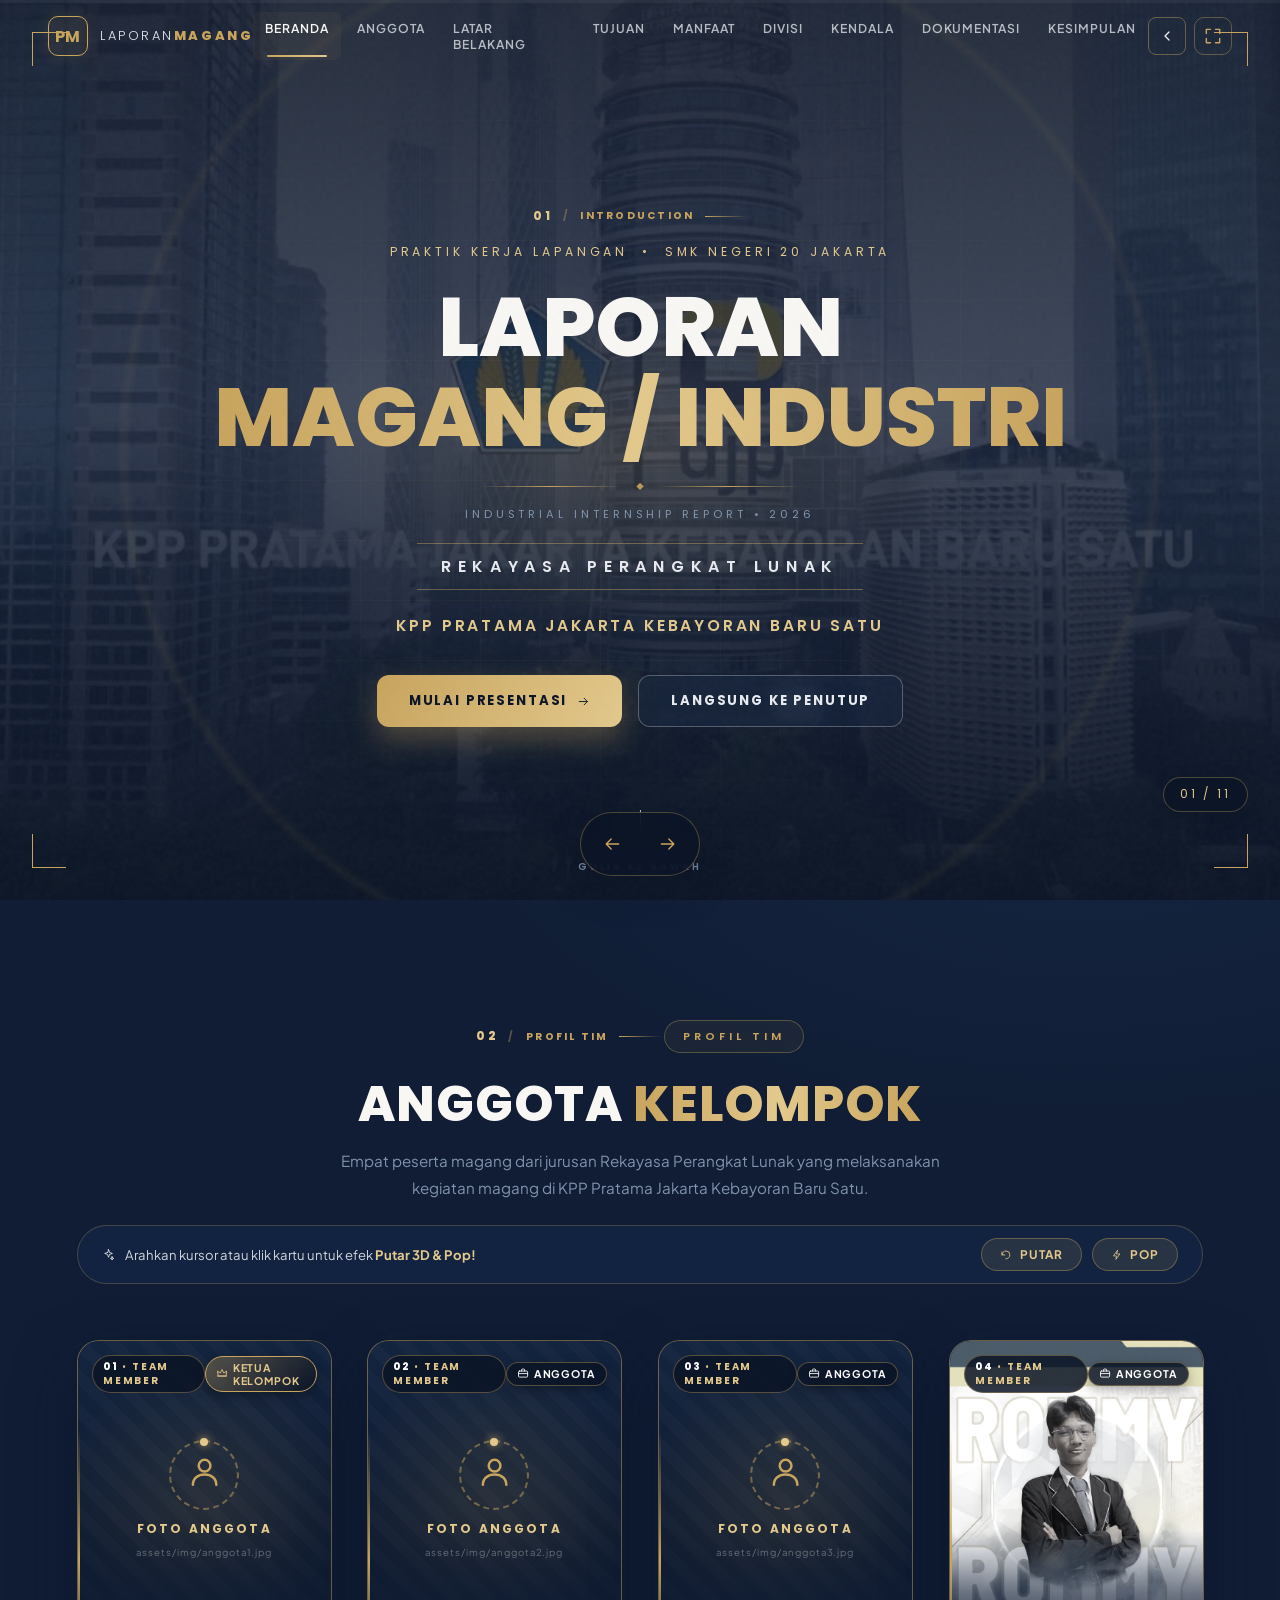
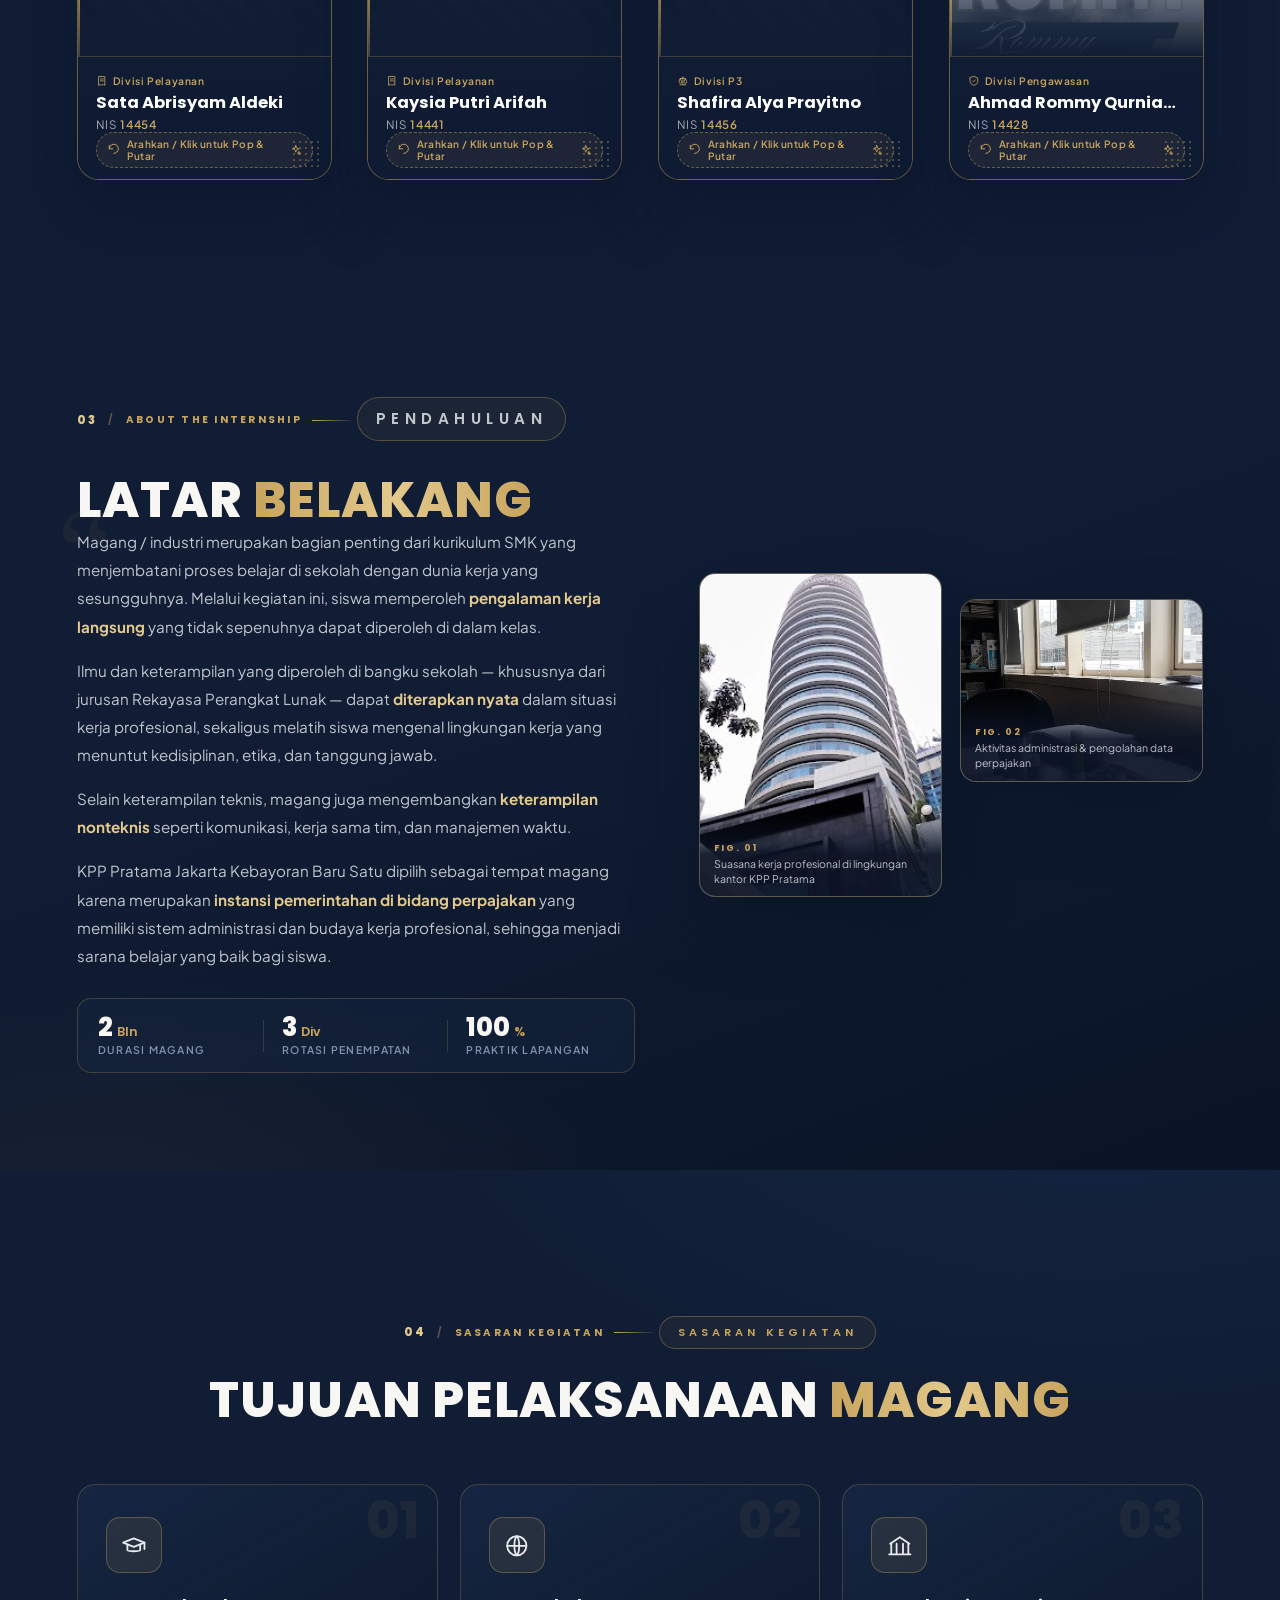
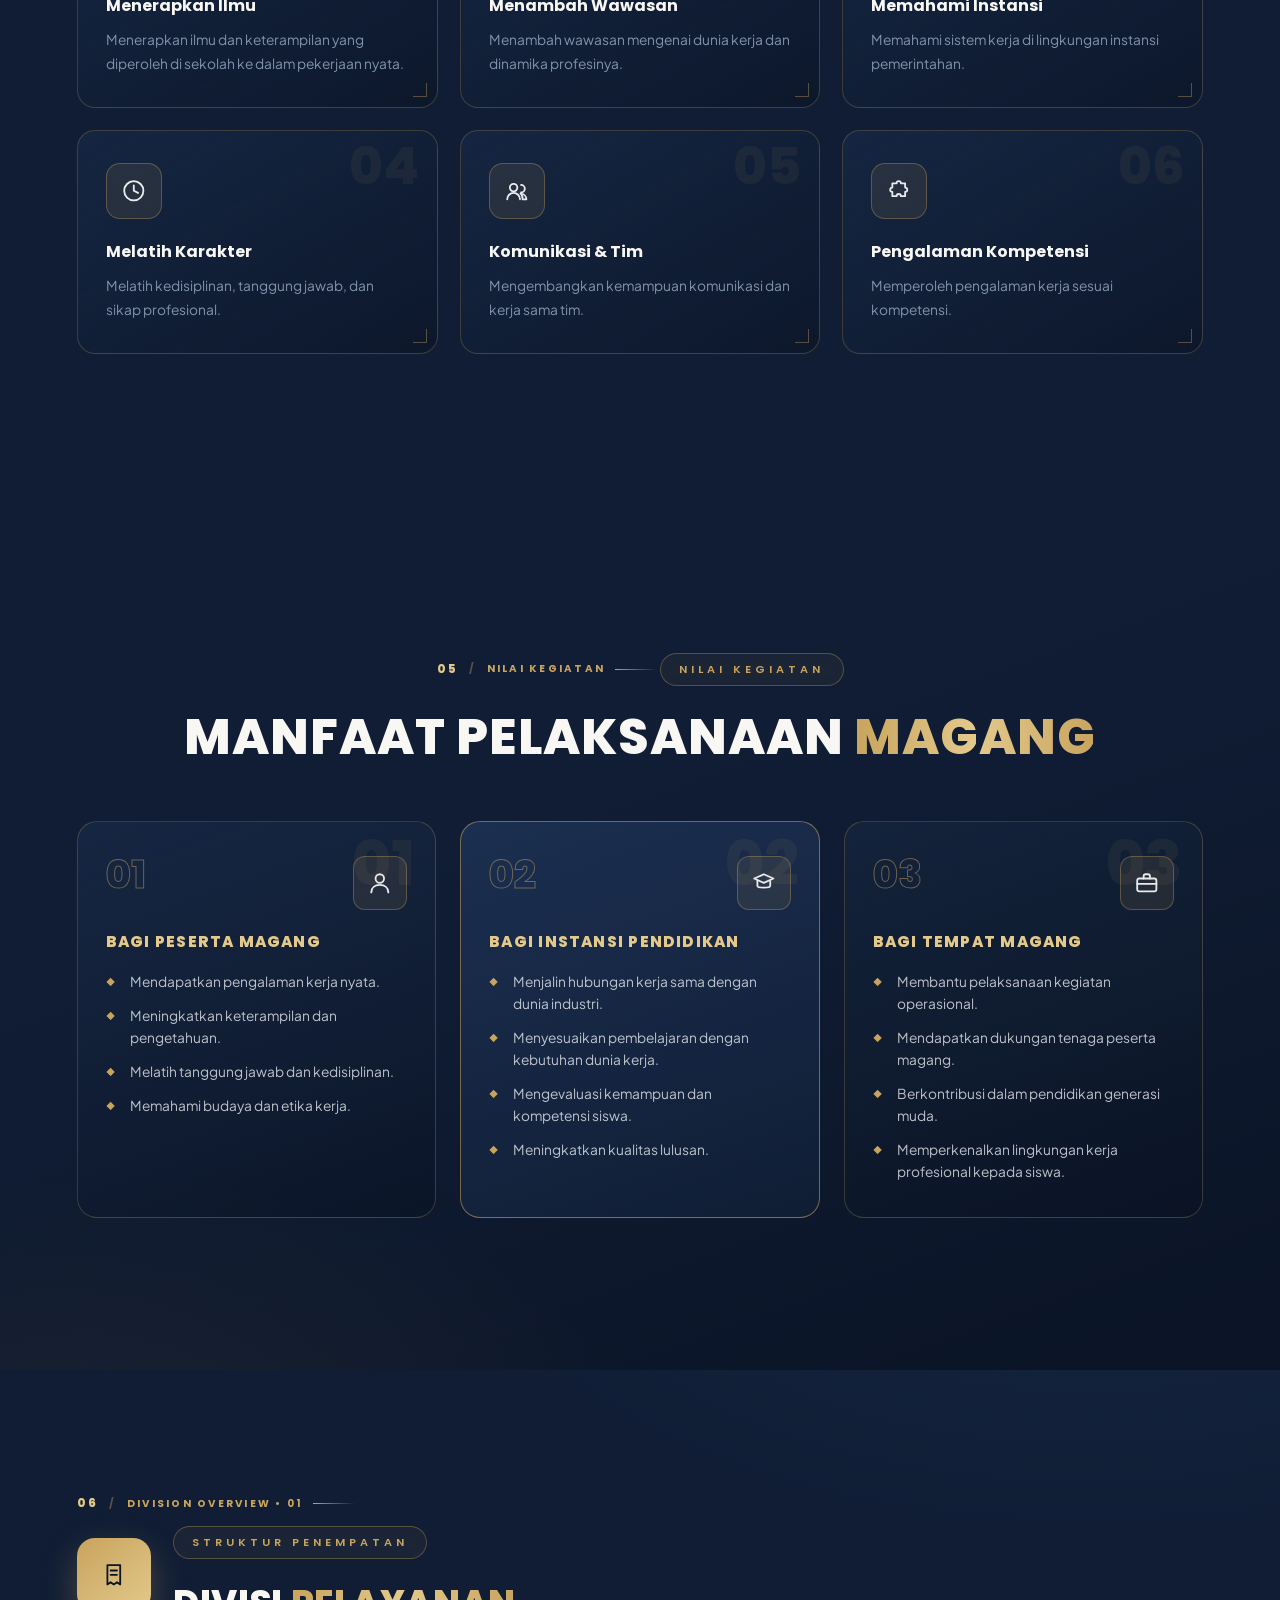
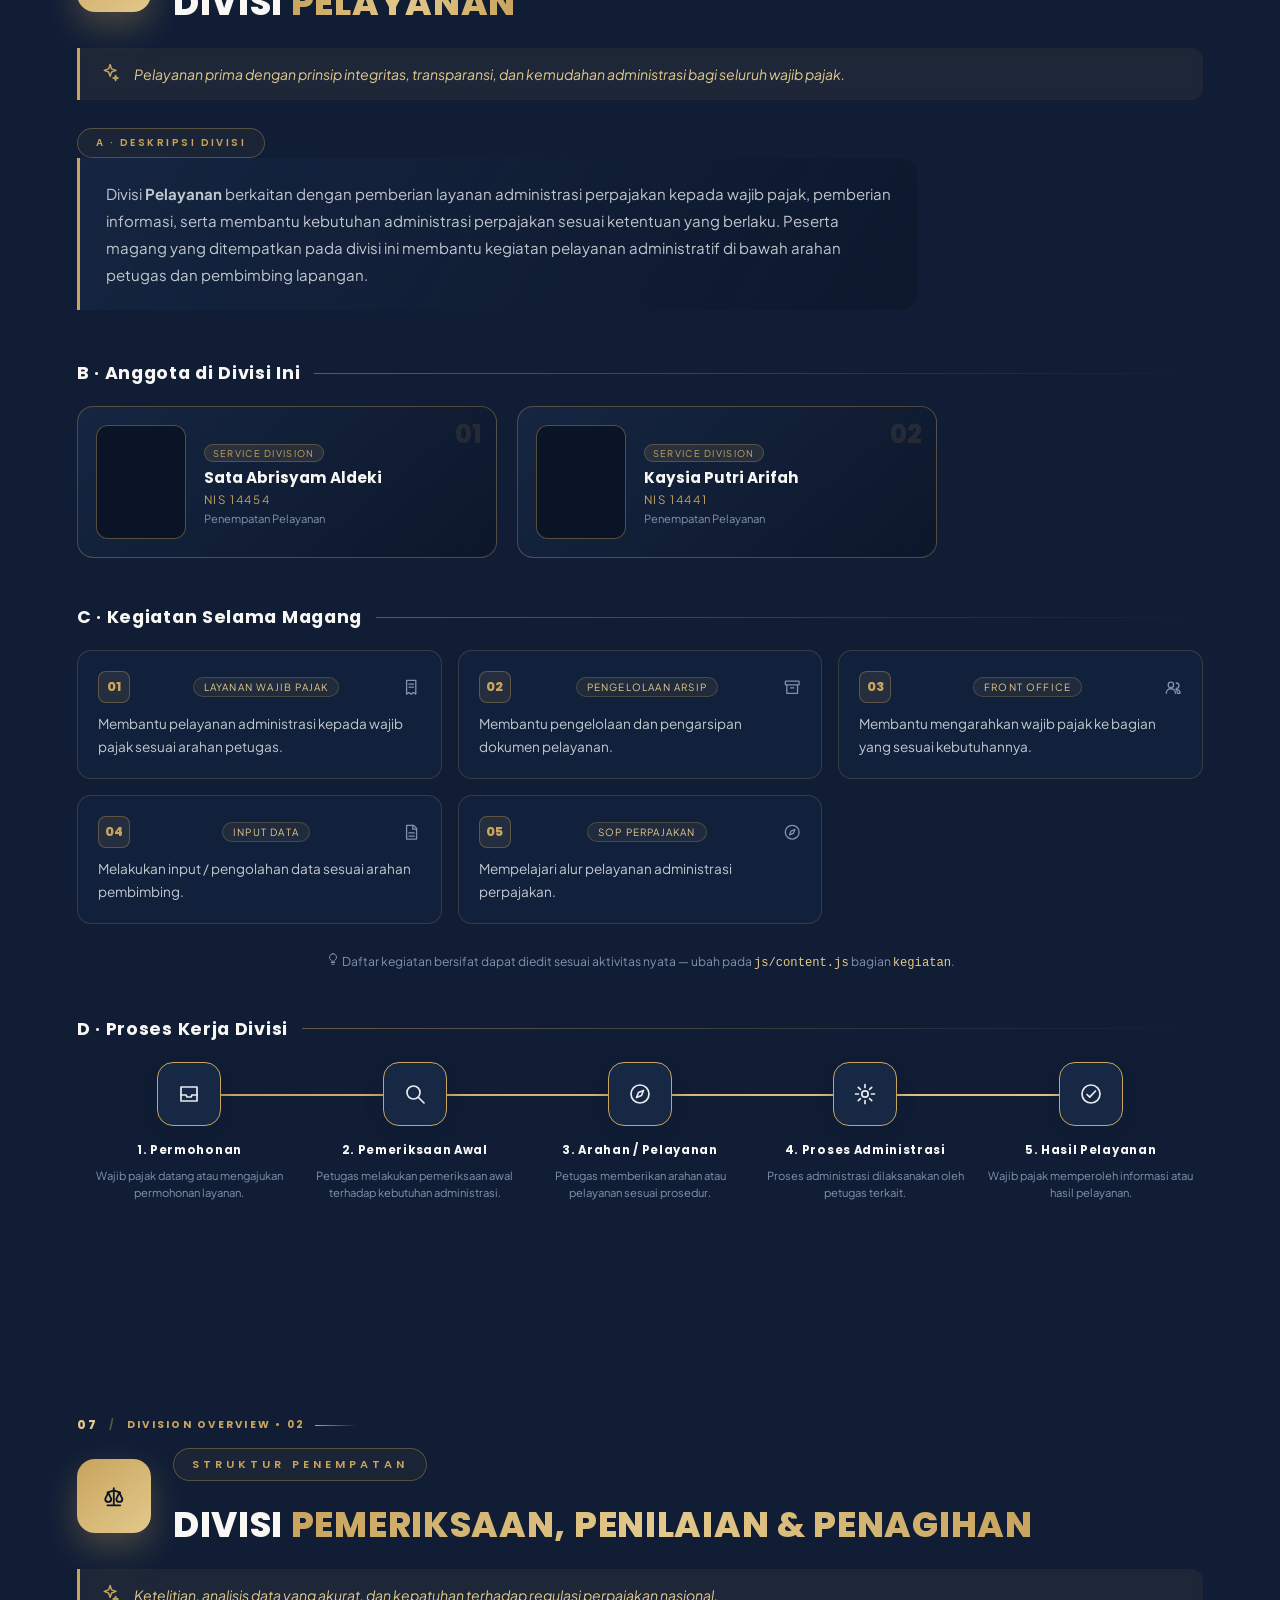
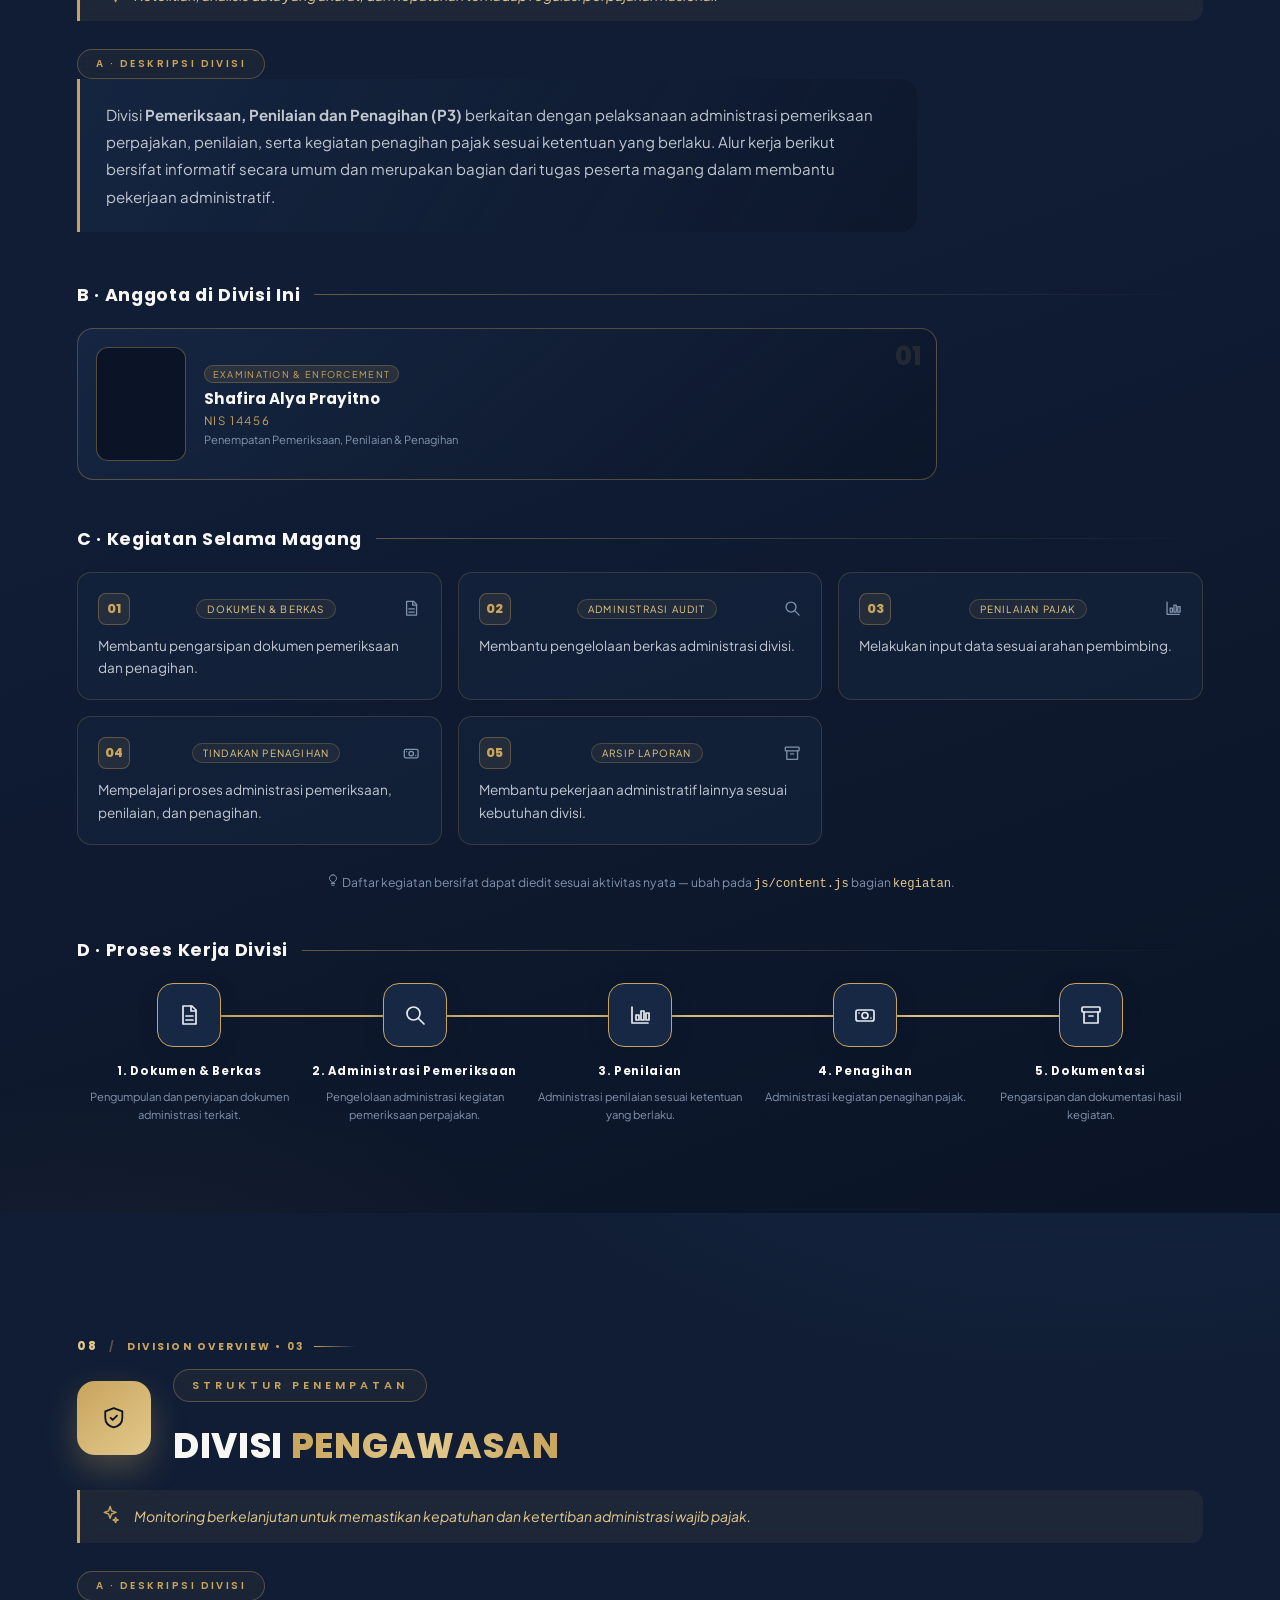
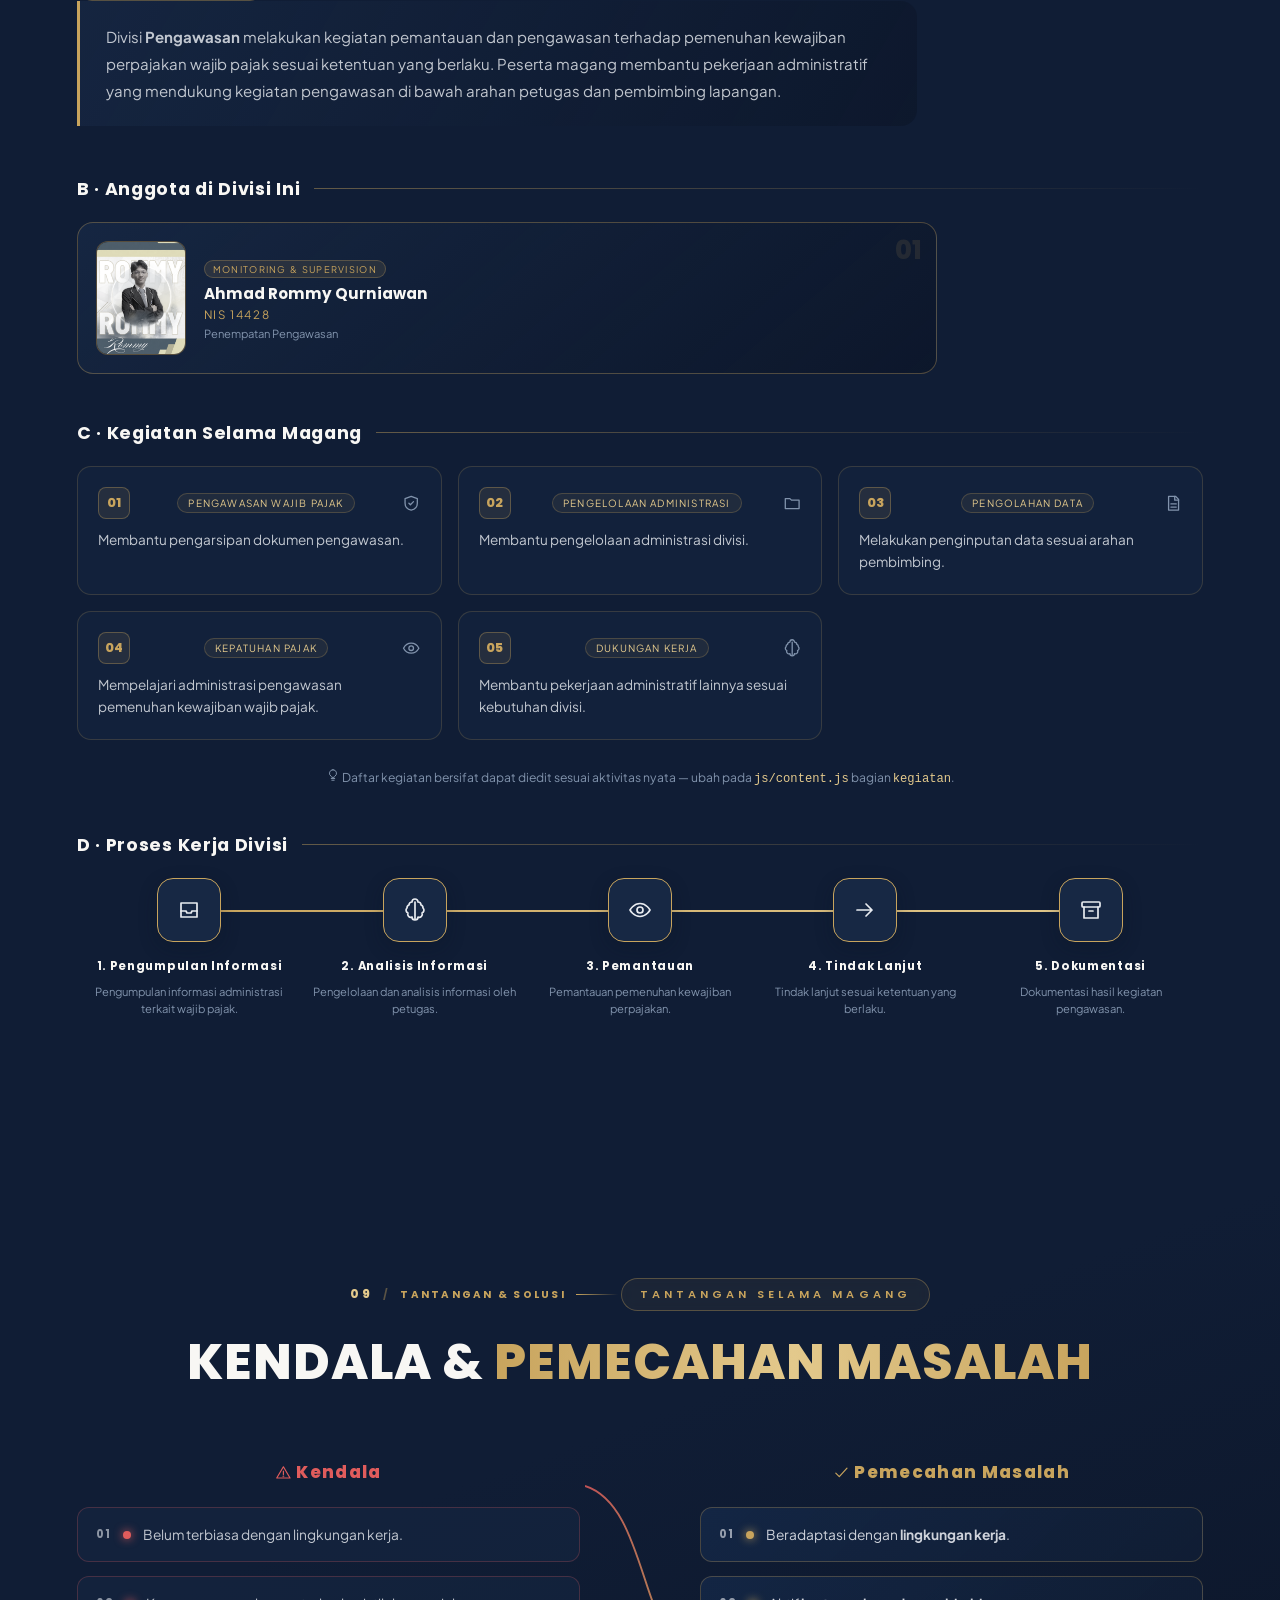
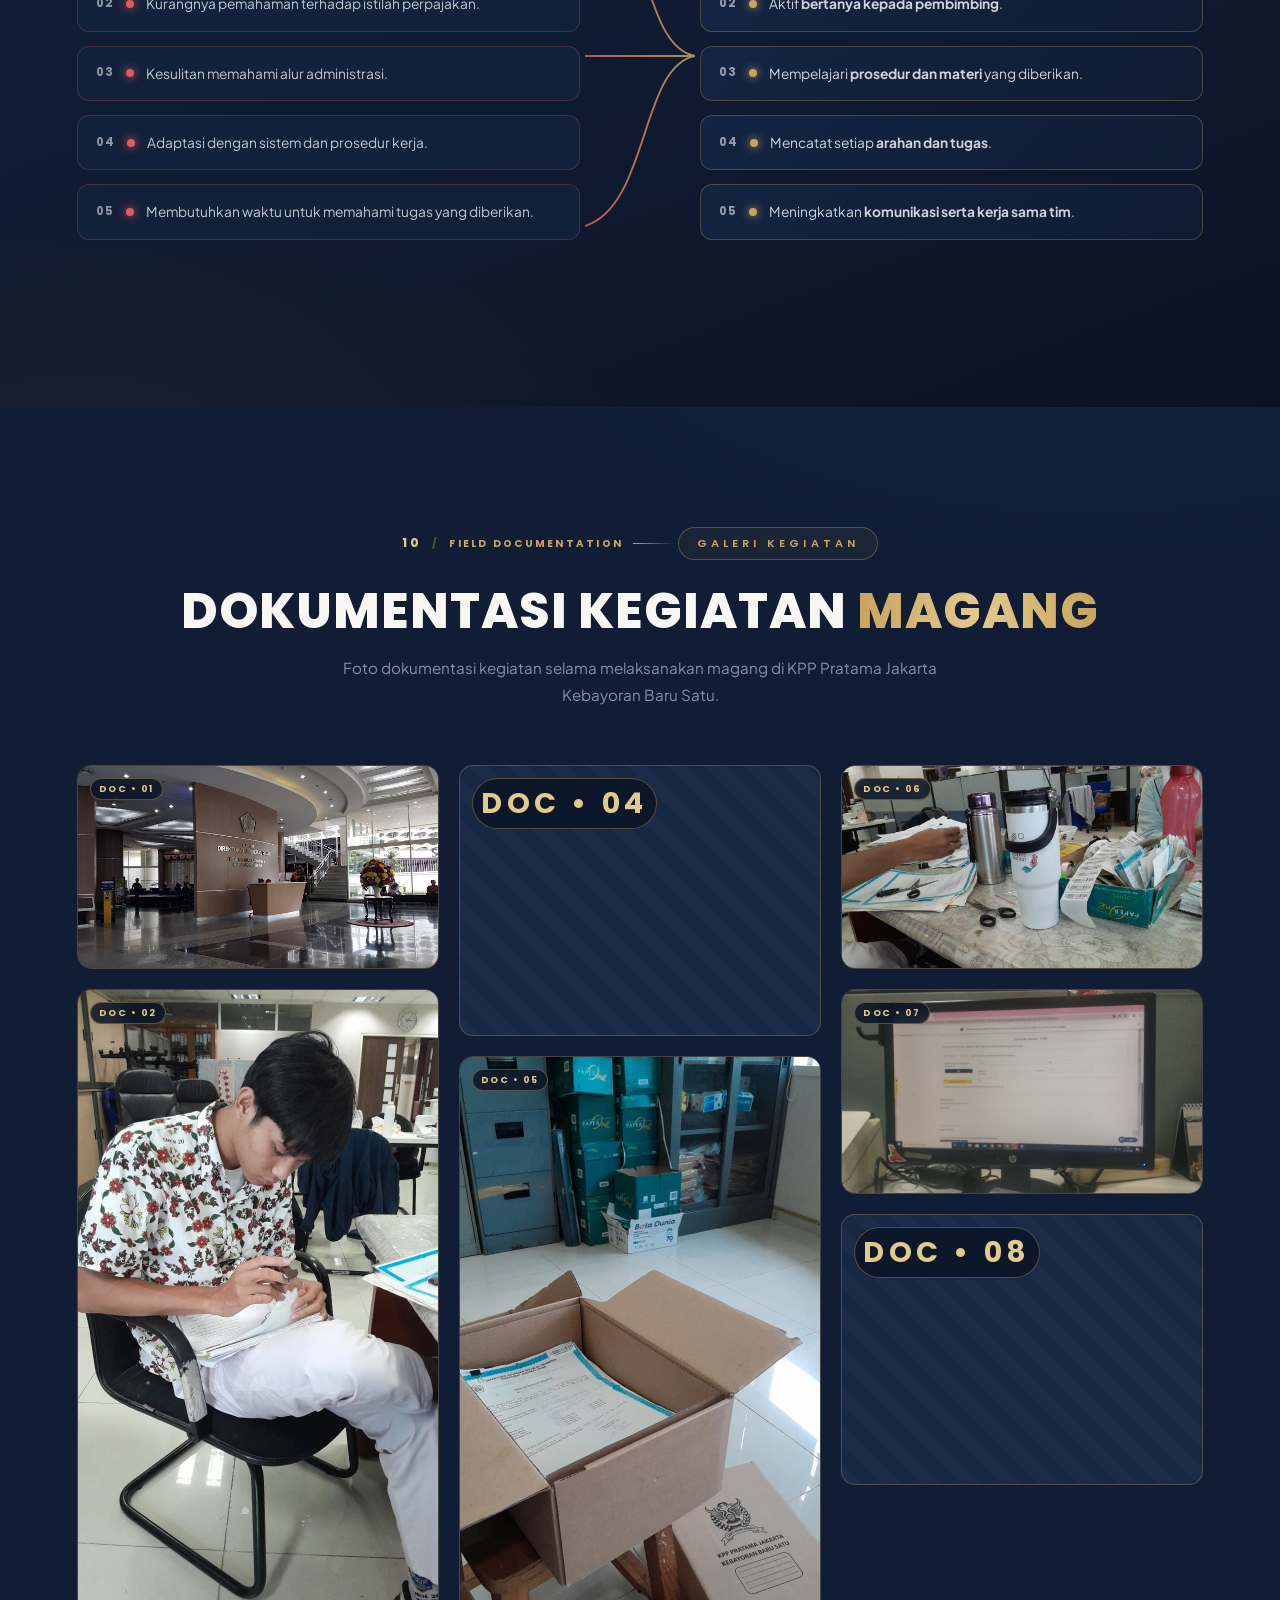
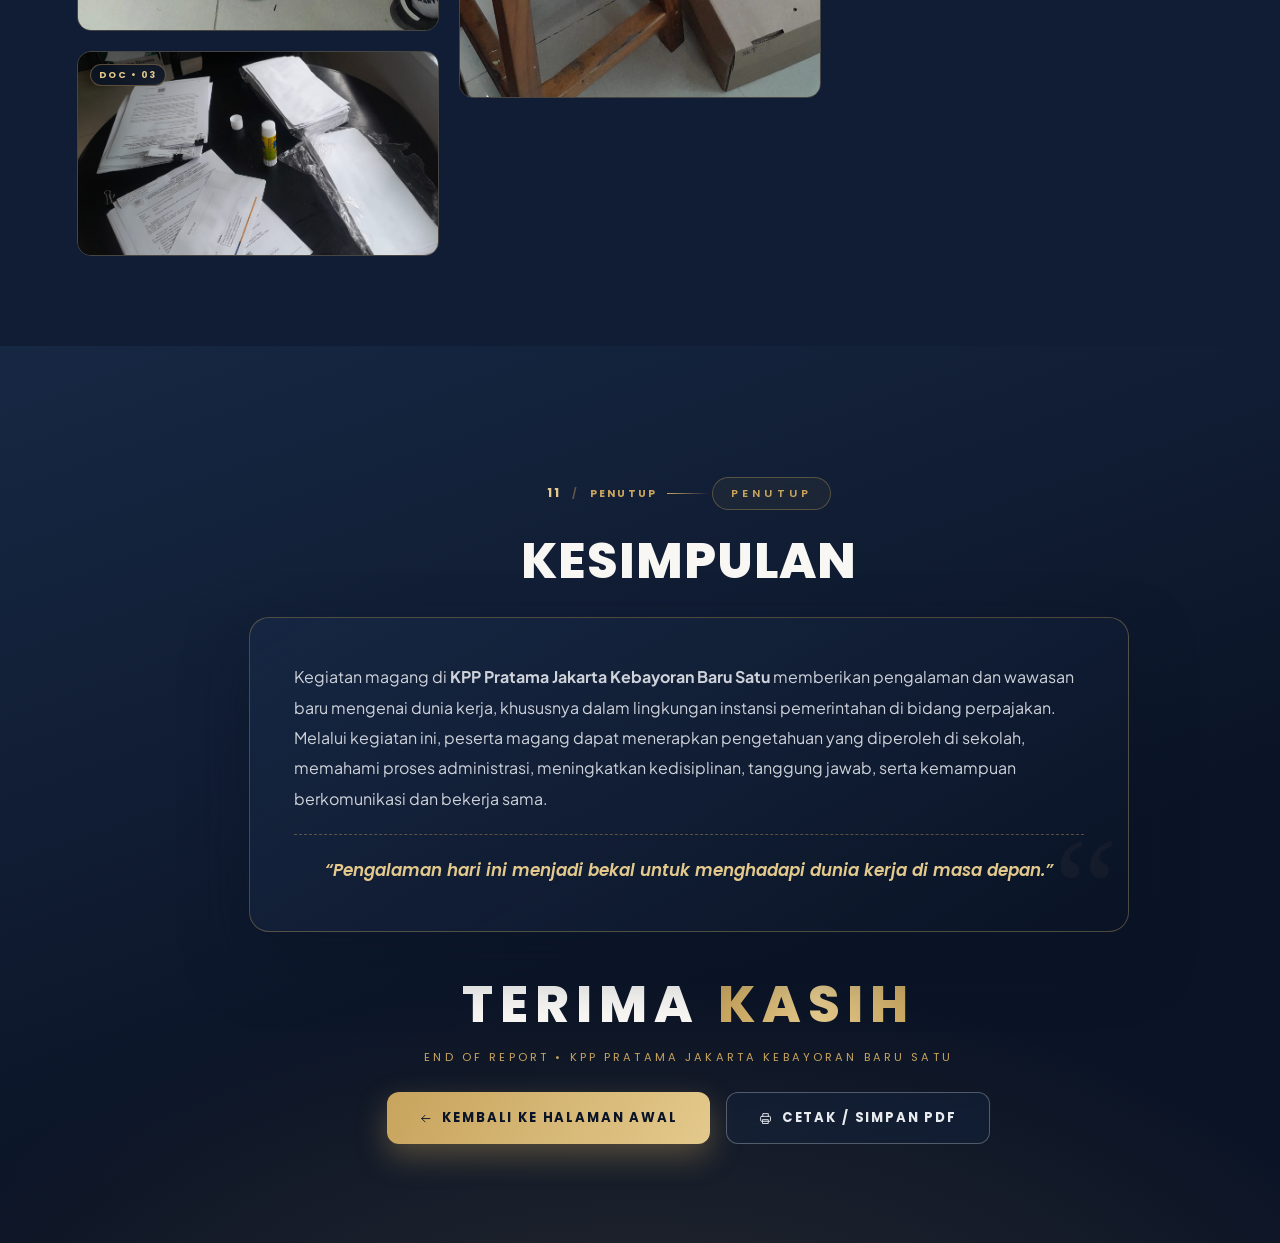
==== commit 12a3a142: "Update: foto dokumentasi Power Commerce + perubahan konten laporan" ====
--- a/kpp.html
+++ b/kpp.html
@@ -44,7 +44,8 @@
       <a href="#kesimpulan" class="nav-link">Kesimpulan</a>
     </nav>
     <div class="navbar-actions">
-      <a class="icon-btn kpp-back-btn" href="index.html" title="Kembali ke Report Selection" aria-label="Back to Report Selection">
+      <a class="icon-btn kpp-back-btn" href="index.html" title="Kembali ke Report Selection"
+        aria-label="Back to Report Selection">
         <svg width="16" height="16" viewBox="0 0 24 24" fill="none" stroke="currentColor" stroke-width="2"
           stroke-linecap="round" stroke-linejoin="round">
           <path d="M15 18l-6-6 6-6" />
@@ -393,10 +394,7 @@
             Kebayoran Baru Satu.</p>
         </header>
         <div class="gallery" id="gallery"><!-- diisi JS --></div>
-        <p class="gallery-hint reveal"><span class="ic ic-inline" data-icon="bulb"></span> Tambah / ubah foto pada file
-          <code>js/content.js</code> bagian <code>dokumentasi</code>, letakkan gambar di folder
-          <code>assets/img/</code>.
-        </p>
+
       </div>
     </section>
 
